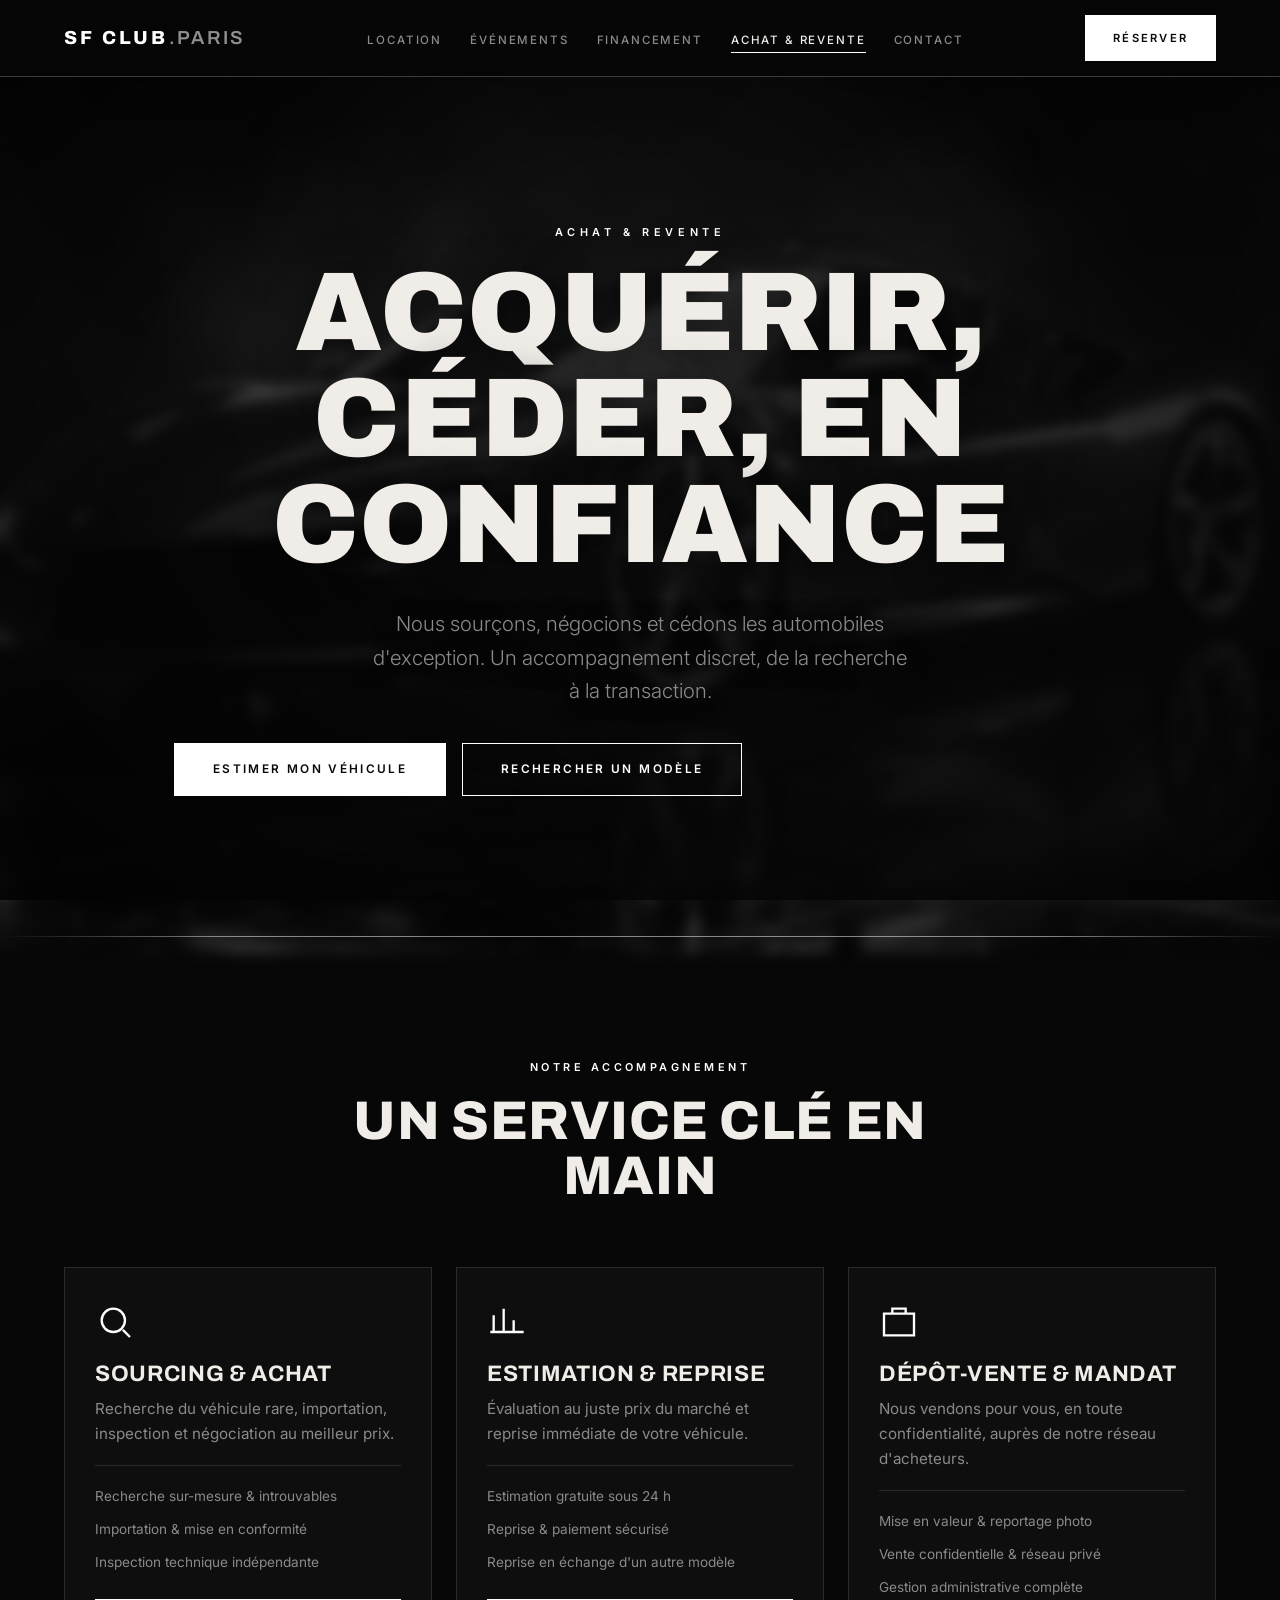
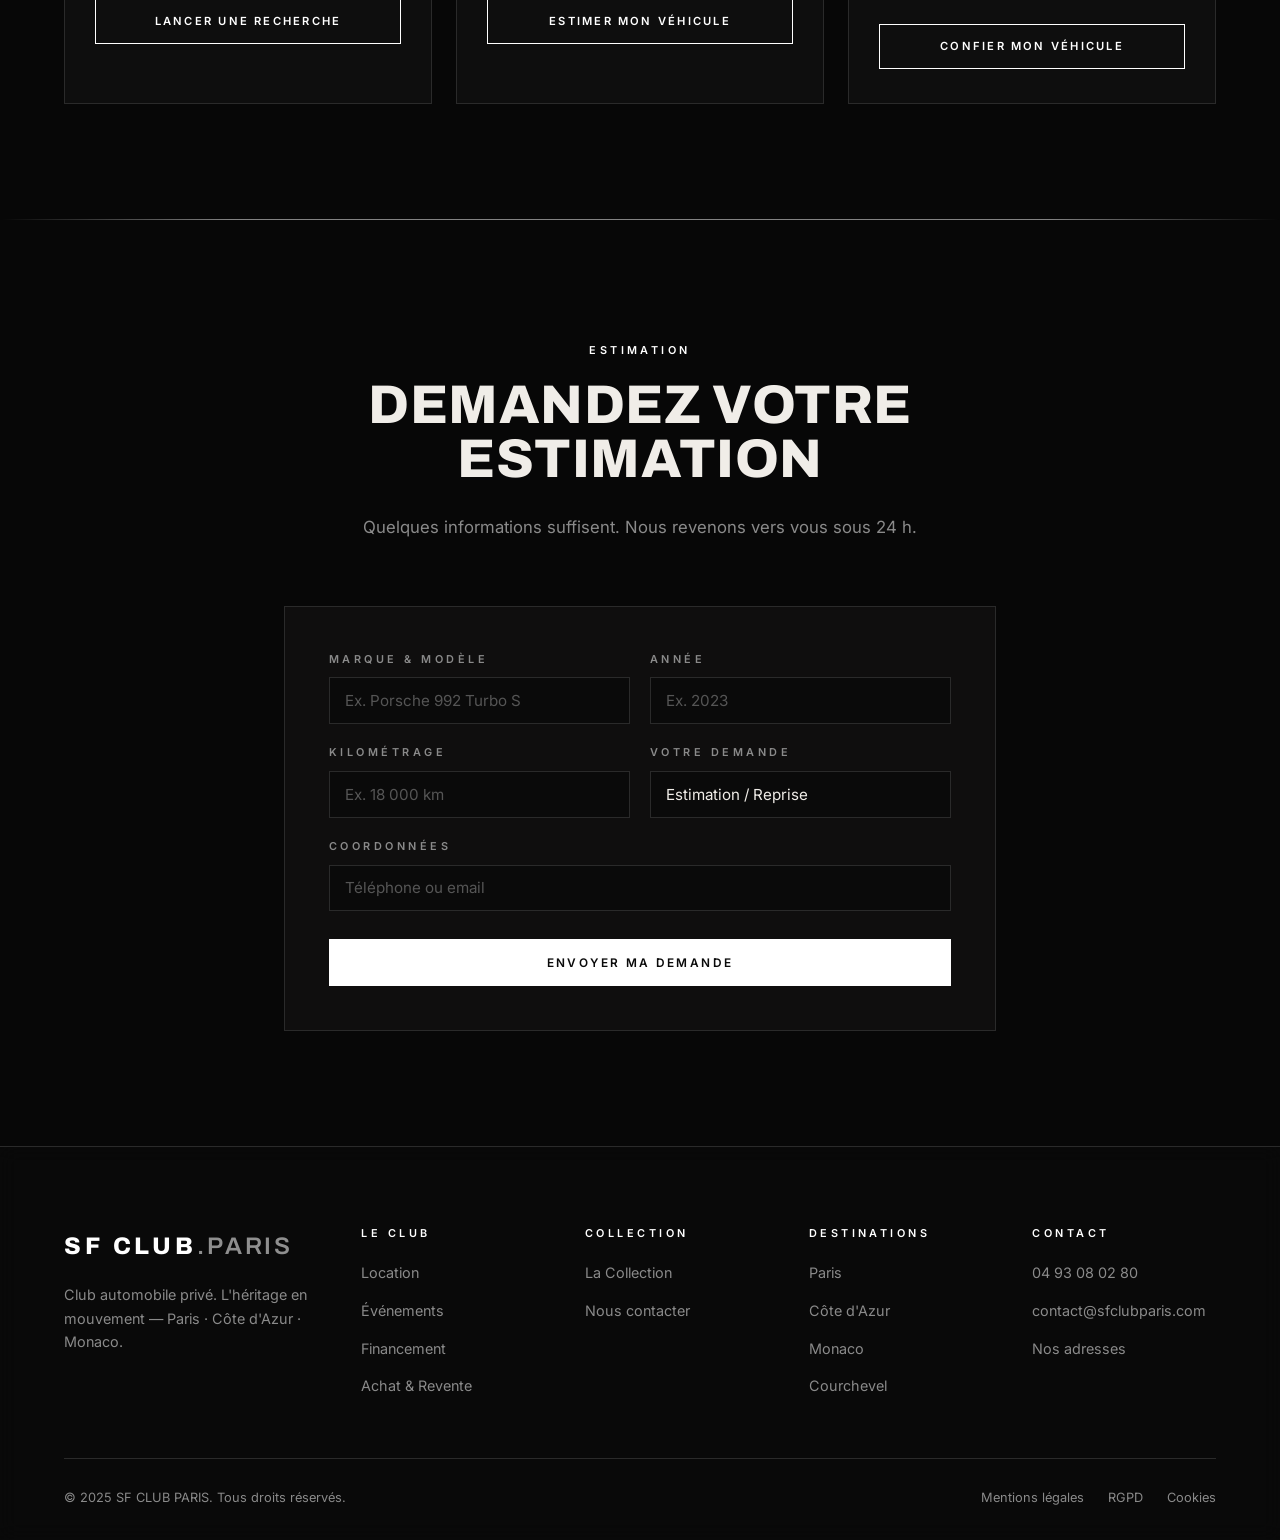
==== achat-revente.html @ bd657e0b "4 sections: Location, Evenements (catalogue), Financement, Achat & Revente + nav Co-Authored-By: Cla" ====
<!DOCTYPE html>
<html lang="fr">
<head>
  <meta charset="UTF-8">
  <meta name="viewport" content="width=device-width, initial-scale=1.0">
  <title>Achat &amp; Revente — SF CLUB PARIS</title>
  <meta name="description" content="Achat et revente de véhicules d'exception SF CLUB PARIS : sourcing, importation, estimation, reprise et dépôt-vente confidentiel pour automobiles de prestige.">
  <meta property="og:title" content="Achat & Revente — SF CLUB PARIS">
  <meta property="og:description" content="Acquérir, céder, en toute confiance. Sourcing, estimation et dépôt-vente.">
  <meta property="og:type" content="website">
  <link rel="icon" href="data:image/svg+xml,%3Csvg xmlns='http://www.w3.org/2000/svg' viewBox='0 0 32 32'%3E%3Crect width='32' height='32' fill='%230A0A0A'/%3E%3Ctext x='16' y='23' font-family='Georgia,serif' font-size='14' font-weight='700' fill='%23FFFFFF' text-anchor='middle'%3ESF%3C/text%3E%3C/svg%3E">
  <link rel="preconnect" href="https://fonts.googleapis.com">
  <link rel="preconnect" href="https://fonts.gstatic.com" crossorigin>
  <link href="https://fonts.googleapis.com/css2?family=Archivo:wght@500;600;700;800;900&family=Inter:wght@300;400;500;600&display=swap" rel="stylesheet">
  <link rel="stylesheet" href="style.css">
</head>
<body>

  <!-- Préloader -->
  <div class="preloader" id="preloader" aria-hidden="true">
    <div class="preloader__inner">
      <div class="preloader__logo">SF&nbsp;CLUB<span>.PARIS</span></div>
      <div class="preloader__line"><span></span></div>
      <div class="preloader__tag">Club Automobile Privé</div>
    </div>
  </div>

  <header class="nav">
    <div class="container nav__inner">
      <a href="index.html" class="logo">SF&nbsp;CLUB<span>.PARIS</span></a>
      <nav>
        <ul class="nav__menu">
          <li><a href="location.html">Location</a></li>
          <li><a href="evenements.html">Événements</a></li>
          <li><a href="financement.html">Financement</a></li>
          <li><a href="achat-revente.html">Achat &amp; Revente</a></li>
          <li><a href="contact.html">Contact</a></li>
        </ul>
      </nav>
      <a href="location.html" class="btn btn--solid nav__cta">Réserver</a>
      <button class="nav__toggle" aria-label="Menu" aria-expanded="false"><span></span></button>
    </div>
  </header>

  <main>

    <section class="hero hero--compact">
      <div class="container hero__inner">
        <span class="eyebrow reveal">Achat &amp; Revente</span>
        <h1 class="reveal" data-delay="1">Acquérir, céder, en confiance</h1>
        <p class="hero__sub reveal" data-delay="2">Nous sourçons, négocions et cédons les automobiles d'exception. Un accompagnement discret, de la recherche à la transaction.</p>
        <div class="btn-row reveal" data-delay="3">
          <a href="contact.html" class="btn btn--solid btn--lg">Estimer mon véhicule</a>
          <a href="contact.html" class="btn btn--lg">Rechercher un modèle</a>
        </div>
      </div>
    </section>
    <hr class="gold-line">

    <!-- ===== SERVICES ===== -->
    <section class="section">
      <div class="container">
        <div class="section-head">
          <span class="eyebrow">Notre accompagnement</span>
          <h2>Un service clé en main</h2>
        </div>
        <div class="grid grid--3">
          <article class="card reveal">
            <div class="card__icon"><svg viewBox="0 0 24 24" fill="none" stroke="currentColor" stroke-width="1.4"><circle cx="11" cy="11" r="7"/><path d="M21 21l-4.3-4.3"/></svg></div>
            <h3>Sourcing &amp; Achat</h3>
            <p style="margin-bottom:1.2rem">Recherche du véhicule rare, importation, inspection et négociation au meilleur prix.</p>
            <ul class="car__specs" style="border-top:1px solid var(--border);margin-bottom:1.6rem">
              <li>Recherche sur-mesure &amp; introuvables</li>
              <li>Importation &amp; mise en conformité</li>
              <li>Inspection technique indépendante</li>
            </ul>
            <a href="contact.html" class="btn btn--block">Lancer une recherche</a>
          </article>

          <article class="card reveal" data-delay="1">
            <div class="card__icon"><svg viewBox="0 0 24 24" fill="none" stroke="currentColor" stroke-width="1.4"><path d="M4 18V8M10 18V4M16 18v-7M22 18H2"/></svg></div>
            <h3>Estimation &amp; Reprise</h3>
            <p style="margin-bottom:1.2rem">Évaluation au juste prix du marché et reprise immédiate de votre véhicule.</p>
            <ul class="car__specs" style="border-top:1px solid var(--border);margin-bottom:1.6rem">
              <li>Estimation gratuite sous 24 h</li>
              <li>Reprise &amp; paiement sécurisé</li>
              <li>Reprise en échange d'un autre modèle</li>
            </ul>
            <a href="contact.html" class="btn btn--block">Estimer mon véhicule</a>
          </article>

          <article class="card reveal" data-delay="2">
            <div class="card__icon"><svg viewBox="0 0 24 24" fill="none" stroke="currentColor" stroke-width="1.4"><path d="M3 7h18v13H3zM8 7V4h8v3"/></svg></div>
            <h3>Dépôt-vente &amp; Mandat</h3>
            <p style="margin-bottom:1.2rem">Nous vendons pour vous, en toute confidentialité, auprès de notre réseau d'acheteurs.</p>
            <ul class="car__specs" style="border-top:1px solid var(--border);margin-bottom:1.6rem">
              <li>Mise en valeur &amp; reportage photo</li>
              <li>Vente confidentielle &amp; réseau privé</li>
              <li>Gestion administrative complète</li>
            </ul>
            <a href="contact.html" class="btn btn--block">Confier mon véhicule</a>
          </article>
        </div>
      </div>
    </section>
    <hr class="gold-line">

    <!-- ===== DEMANDE D'ESTIMATION ===== -->
    <section class="section">
      <div class="container" style="max-width:760px">
        <div class="section-head">
          <span class="eyebrow">Estimation</span>
          <h2>Demandez votre estimation</h2>
          <p>Quelques informations suffisent. Nous revenons vers vous sous 24 h.</p>
        </div>
        <form class="form-card reveal" data-form>
          <div class="form-grid">
            <div class="field">
              <label for="marque">Marque &amp; modèle</label>
              <input type="text" id="marque" placeholder="Ex. Porsche 992 Turbo S" required>
            </div>
            <div class="field">
              <label for="annee">Année</label>
              <input type="number" id="annee" min="1950" max="2026" placeholder="Ex. 2023">
            </div>
            <div class="field">
              <label for="km">Kilométrage</label>
              <input type="text" id="km" placeholder="Ex. 18 000 km">
            </div>
            <div class="field">
              <label for="objet">Votre demande</label>
              <select id="objet">
                <option>Estimation / Reprise</option>
                <option>Dépôt-vente / Mandat</option>
                <option>Recherche / Achat d'un modèle</option>
                <option>Autre</option>
              </select>
            </div>
          </div>
          <div class="field" style="margin-top:20px">
            <label for="coord">Coordonnées</label>
            <input type="text" id="coord" placeholder="Téléphone ou email" required>
          </div>
          <button type="submit" class="btn btn--solid btn--lg btn--block" style="margin-top:8px">Envoyer ma demande</button>
          <div class="form-msg">Merci ! Votre demande a bien été enregistrée. Notre équipe vous recontacte sous 24 h.</div>
        </form>
      </div>
    </section>

  </main>

  <footer class="footer">
    <div class="container">
      <div class="footer__top">
        <div class="footer__brand">
          <a href="index.html" class="logo">SF&nbsp;CLUB<span>.PARIS</span></a>
          <p>Club automobile privé. L'héritage en mouvement — Paris · Côte d'Azur · Monaco.</p>
        </div>
        <div class="footer__col">
          <h4>Le Club</h4>
          <ul>
            <li><a href="location.html">Location</a></li>
            <li><a href="evenements.html">Événements</a></li>
            <li><a href="financement.html">Financement</a></li>
            <li><a href="achat-revente.html">Achat &amp; Revente</a></li>
          </ul>
        </div>
        <div class="footer__col">
          <h4>Collection</h4>
          <ul>
            <li><a href="luxe.html">La Collection</a></li>
            <li><a href="contact.html">Nous contacter</a></li>
          </ul>
        </div>
        <div class="footer__col">
          <h4>Destinations</h4>
          <ul>
            <li><a href="luxe.html">Paris</a></li>
            <li><a href="luxe.html">Côte d'Azur</a></li>
            <li><a href="luxe.html">Monaco</a></li>
            <li><a href="luxe.html">Courchevel</a></li>
          </ul>
        </div>
        <div class="footer__col">
          <h4>Contact</h4>
          <ul>
            <li><a href="tel:0493080280">04 93 08 02 80</a></li>
            <li><a href="mailto:contact@sfclubparis.com">contact@sfclubparis.com</a></li>
            <li><a href="contact.html">Nos adresses</a></li>
          </ul>
        </div>
      </div>
      <div class="footer__bottom">
        <span>© 2025 SF CLUB PARIS. Tous droits réservés.</span>
        <div class="footer__legal">
          <a href="#">Mentions légales</a>
          <a href="#">RGPD</a>
          <a href="#">Cookies</a>
        </div>
      </div>
    </div>
  </footer>

  <script src="script.js"></script>
</body>
</html>
---- style.css ----
/* ============================================================
   SF CLUB PARIS — Feuille de style globale
   Plateforme de location automobile premium
   ============================================================ */

/* ---------- Tokens / Variables ---------- */
:root {
  /* Couleurs */
  --bg:            #0A0A0A;
  --bg-2:          #111111;
  --card:          #161616;
  --gold:          #FFFFFF;   /* Rouge Ferrari — accent principal de la marque */
  --gold-light:    #EDEDED;   /* Rouge clair (survols, dégradés) */
  --text:          #F0EDE8;
  --text-muted:    #8A8A8A;
  --border:        #2A2A2A;
  --white:         #FFFFFF;

  /* Typo */
  --serif:  'Archivo', 'Inter', -apple-system, sans-serif;  /* Grotesque condensé — identité club */
  --sans:   'Inter', -apple-system, BlinkMacSystemFont, 'Segoe UI', sans-serif;

  /* Mesures */
  --maxw:      1200px;
  --radius:    2px;
  --gutter:    24px;
  --nav-h:     76px;
  --ease:      cubic-bezier(0.22, 0.61, 0.36, 1);
}

/* ---------- Reset ---------- */
*,
*::before,
*::after { box-sizing: border-box; }

html { scroll-behavior: smooth; -webkit-text-size-adjust: 100%; }

body {
  margin: 0;
  background: var(--bg);
  color: var(--text);
  font-family: var(--sans);
  font-size: 16px;
  font-weight: 400;
  line-height: 1.65;
  -webkit-font-smoothing: antialiased;
  text-rendering: optimizeLegibility;
}

img { max-width: 100%; display: block; }

a { color: inherit; text-decoration: none; }

button { font-family: inherit; cursor: pointer; }

/* ---------- Typographie ---------- */
h1, h2, h3, h4 {
  font-family: var(--serif);
  font-weight: 600;
  letter-spacing: 0.05em;
  line-height: 1.18;
  margin: 0 0 0.5em;
  color: var(--text);
}

h1 { font-size: clamp(2.4rem, 5.5vw, 4.1rem); font-weight: 600; }
h2 { font-size: clamp(1.8rem, 3.5vw, 2.7rem); }
h3 { font-size: clamp(1.2rem, 2vw, 1.5rem); }
h4 { font-size: 1.05rem; }

p { margin: 0 0 1rem; }

.muted { color: var(--text-muted); }
.gold  { color: var(--gold); }

.eyebrow {
  font-family: var(--sans);
  font-size: 0.74rem;
  font-weight: 500;
  letter-spacing: 0.28em;
  text-transform: uppercase;
  color: var(--gold);
  display: inline-block;
  margin-bottom: 1.1rem;
}

/* ---------- Layout helpers ---------- */
.container {
  width: 100%;
  max-width: var(--maxw);
  margin: 0 auto;
  padding: 0 var(--gutter);
}

.section {
  padding: clamp(64px, 9vw, 120px) 0;
}

.section--tight { padding: clamp(48px, 6vw, 80px) 0; }

.section-head {
  max-width: 720px;
  margin: 0 auto clamp(40px, 6vw, 64px);
  text-align: center;
}
.section-head p { color: var(--text-muted); font-size: 1.05rem; }

.center { text-align: center; }

/* ---------- Ligne dorée séparateur ---------- */
.gold-line {
  width: 100%;
  height: 1px;
  border: 0;
  background: linear-gradient(90deg,
    transparent 0%,
    var(--gold) 18%,
    var(--gold) 82%,
    transparent 100%);
  opacity: 0.55;
  margin: 0;
}
.gold-line--short {
  width: 64px;
  height: 2px;
  margin: 0 auto 1.6rem;
  background: var(--gold);
  opacity: 0.9;
}

/* ---------- Boutons ---------- */
.btn {
  display: inline-flex;
  align-items: center;
  justify-content: center;
  gap: 0.5em;
  padding: 0.9em 1.9em;
  font-family: var(--sans);
  font-size: 0.82rem;
  font-weight: 500;
  letter-spacing: 0.14em;
  text-transform: uppercase;
  border: 1px solid var(--gold);
  border-radius: var(--radius);
  background: transparent;
  color: var(--gold);
  transition: background .35s var(--ease), color .35s var(--ease),
              border-color .35s var(--ease);
  white-space: nowrap;
}
.btn:hover { background: var(--gold); color: #0A0A0A; }

.btn--solid {
  background: var(--gold);
  color: #0A0A0A;
}
.btn--solid:hover { background: var(--gold-light); border-color: var(--gold-light); }

.btn--ghost {
  border-color: var(--border);
  color: var(--text);
}
.btn--ghost:hover { border-color: var(--gold); background: transparent; color: var(--gold); }

.btn--lg { padding: 1.1em 2.5em; font-size: 0.85rem; }
.btn--block { width: 100%; }

.btn-row {
  display: flex;
  flex-wrap: wrap;
  gap: 16px;
}

/* ---------- Navigation ---------- */
.nav {
  position: sticky;
  top: 0;
  z-index: 100;
  background: rgba(10,10,10,0.86);
  backdrop-filter: blur(14px);
  border-bottom: 1px solid var(--border);
}
.nav__inner {
  height: var(--nav-h);
  display: flex;
  align-items: center;
  justify-content: space-between;
  gap: 24px;
}
.logo {
  font-family: var(--serif);
  font-size: 1.4rem;
  font-weight: 600;
  letter-spacing: 0.12em;
  color: var(--text);
  flex-shrink: 0;
}
.logo span { color: var(--gold); }

.nav__menu {
  display: flex;
  align-items: center;
  gap: 28px;
  list-style: none;
  margin: 0;
  padding: 0;
}
.nav__menu a {
  font-size: 0.82rem;
  letter-spacing: 0.04em;
  color: var(--text-muted);
  transition: color .3s var(--ease);
  position: relative;
  padding: 4px 0;
}
.nav__menu a::after {
  content: '';
  position: absolute;
  left: 0; bottom: -2px;
  width: 0; height: 1px;
  background: var(--gold);
  transition: width .3s var(--ease);
}
.nav__menu a:hover,
.nav__menu a.is-active { color: var(--text); }
.nav__menu a:hover::after,
.nav__menu a.is-active::after { width: 100%; }

.nav__cta { flex-shrink: 0; }

.nav__toggle {
  display: none;
  background: none;
  border: 0;
  width: 40px; height: 40px;
  padding: 8px;
  color: var(--text);
}
.nav__toggle span,
.nav__toggle span::before,
.nav__toggle span::after {
  content: '';
  display: block;
  height: 1.5px;
  width: 24px;
  background: var(--text);
  transition: transform .3s var(--ease), opacity .3s var(--ease);
}
.nav__toggle span { position: relative; }
.nav__toggle span::before { position: absolute; top: -7px; }
.nav__toggle span::after  { position: absolute; top: 7px; }
.nav.is-open .nav__toggle span { background: transparent; }
.nav.is-open .nav__toggle span::before { transform: translateY(7px) rotate(45deg); }
.nav.is-open .nav__toggle span::after  { transform: translateY(-7px) rotate(-45deg); }

/* ---------- Hero ---------- */
.hero {
  position: relative;
  display: flex;
  align-items: center;
  min-height: calc(100vh - var(--nav-h));
  padding: clamp(60px, 10vw, 120px) 0;
  background:
    radial-gradient(ellipse 80% 60% at 50% -10%, rgba(255,255,255,0.08), transparent 60%),
    var(--bg);
  overflow: hidden;
}
.hero--compact {
  min-height: 0;
  padding: clamp(70px, 11vw, 140px) 0;
  text-align: center;
}
.hero__inner { max-width: 820px; }
.hero--compact .hero__inner { margin: 0 auto; }
.hero h1 { margin-bottom: 0.4em; }
.hero__sub {
  font-size: clamp(1.02rem, 1.6vw, 1.22rem);
  color: var(--text-muted);
  max-width: 620px;
  margin-bottom: 2.2rem;
}
.hero--compact .hero__sub { margin-left: auto; margin-right: auto; }

.badge {
  display: inline-flex;
  align-items: center;
  gap: 0.5em;
  padding: 0.45em 1em;
  border: 1px solid var(--gold);
  border-radius: 100px;
  font-size: 0.7rem;
  letter-spacing: 0.18em;
  text-transform: uppercase;
  color: var(--gold);
  margin-bottom: 1.6rem;
}
.badge--soft {
  border-color: var(--border);
  color: var(--text-muted);
}

/* ---------- Stats ---------- */
.stats {
  display: grid;
  grid-template-columns: repeat(4, 1fr);
  gap: 1px;
  background: var(--border);
  border: 1px solid var(--border);
}
.stat {
  background: var(--bg);
  padding: 40px 24px;
  text-align: center;
}
.stat__num {
  font-family: var(--serif);
  font-size: clamp(2.2rem, 4vw, 3rem);
  color: var(--gold);
  line-height: 1;
  margin-bottom: 0.4rem;
}
.stat__label {
  font-size: 0.82rem;
  color: var(--text-muted);
  letter-spacing: 0.04em;
}

/* ---------- Steps ---------- */
.steps {
  display: grid;
  grid-template-columns: repeat(3, 1fr);
  gap: 40px;
}
.step { text-align: center; }
.step__icon {
  width: 56px; height: 56px;
  margin: 0 auto 1.4rem;
  color: var(--gold);
}
.step__icon svg { width: 100%; height: 100%; }
.step__n {
  font-family: var(--serif);
  font-size: 0.8rem;
  letter-spacing: 0.2em;
  color: var(--gold);
  display: block;
  margin-bottom: 0.6rem;
}

/* ---------- Cards génériques ---------- */
.grid {
  display: grid;
  gap: 24px;
}
.grid--2 { grid-template-columns: repeat(2, 1fr); }
.grid--3 { grid-template-columns: repeat(3, 1fr); }
.grid--4 { grid-template-columns: repeat(4, 1fr); }

.card {
  background: var(--card);
  border: 1px solid var(--border);
  border-radius: var(--radius);
  padding: 34px 30px;
  transition: border-color .4s var(--ease), transform .4s var(--ease);
}
.card:hover {
  border-color: rgba(255,255,255,0.55);
  transform: translateY(-3px);
}
.card__icon {
  width: 40px; height: 40px;
  color: var(--gold);
  margin-bottom: 1.2rem;
}
.card__icon svg { width: 100%; height: 100%; }
.card h3 { margin-bottom: 0.5rem; }
.card p { color: var(--text-muted); font-size: 0.95rem; margin: 0; }

/* Pilier card avec numéro */
.pillar__n {
  font-family: var(--serif);
  font-size: 0.78rem;
  letter-spacing: 0.2em;
  color: var(--gold);
  display: block;
  margin-bottom: 1rem;
}

/* ---------- Feature founder ---------- */
.founder {
  background: var(--bg-2);
  border: 1px solid var(--border);
  border-radius: var(--radius);
  padding: clamp(40px, 6vw, 72px);
  display: grid;
  grid-template-columns: 1fr 1fr;
  gap: 48px;
  align-items: center;
}
.founder__logo {
  font-family: var(--serif);
  font-size: clamp(1.8rem, 3vw, 2.4rem);
  letter-spacing: 0.06em;
  margin-bottom: 0.6rem;
}
.founder__logo small {
  display: block;
  font-family: var(--sans);
  font-size: 0.72rem;
  letter-spacing: 0.26em;
  text-transform: uppercase;
  color: var(--gold);
  margin-top: 0.5rem;
}
.founder ul {
  list-style: none;
  margin: 0 0 1.8rem;
  padding: 0;
}
.founder li {
  padding: 0.6rem 0;
  border-bottom: 1px solid var(--border);
  color: var(--text-muted);
  font-size: 0.95rem;
  display: flex;
  justify-content: space-between;
  gap: 16px;
}
.founder li span { color: var(--text); }

/* ---------- Arguments / why ---------- */
.why { display: grid; grid-template-columns: repeat(3,1fr); gap: 40px; }
.why__item { text-align: left; }
.why__item h3 { font-size: 1.25rem; }
.why__num {
  font-family: var(--serif);
  font-size: 2.4rem;
  color: var(--border);
  display: block;
  margin-bottom: 0.6rem;
  line-height: 1;
}

/* ---------- Forms ---------- */
.form-card {
  background: var(--card);
  border: 1px solid var(--border);
  border-radius: var(--radius);
  padding: clamp(28px, 4vw, 44px);
}
.field { margin-bottom: 20px; }
.field label {
  display: block;
  font-size: 0.74rem;
  letter-spacing: 0.14em;
  text-transform: uppercase;
  color: var(--text-muted);
  margin-bottom: 0.55rem;
}
.input,
.field input,
.field select,
.field textarea {
  width: 100%;
  background: var(--bg);
  border: 1px solid var(--border);
  border-radius: var(--radius);
  color: var(--text);
  font-family: var(--sans);
  font-size: 0.95rem;
  padding: 0.85em 1em;
  transition: border-color .3s var(--ease);
}
.field input:focus,
.field select:focus,
.field textarea:focus {
  outline: none;
  border-color: var(--gold);
}
.field textarea { resize: vertical; min-height: 130px; }
.field input::placeholder,
.field textarea::placeholder { color: #555; }

.input-icon {
  position: relative;
}
.input-icon svg {
  position: absolute;
  left: 14px; top: 50%;
  transform: translateY(-50%);
  width: 18px; height: 18px;
  color: var(--gold);
  pointer-events: none;
}
.input-icon input { padding-left: 44px; }

.form-grid {
  display: grid;
  grid-template-columns: repeat(2, 1fr);
  gap: 20px;
}
.form-grid .field { margin-bottom: 0; }
.form-grid--search {
  grid-template-columns: 1.4fr 1fr 1fr 1fr auto;
  align-items: end;
}

.checkbox {
  display: flex;
  align-items: flex-start;
  gap: 12px;
  font-size: 0.85rem;
  color: var(--text-muted);
}
.checkbox input { width: auto; margin-top: 3px; accent-color: var(--gold); }

select {
  appearance: none;
  background-image: url("data:image/svg+xml,%3Csvg xmlns='http://www.w3.org/2000/svg' width='12' height='8' viewBox='0 0 12 8'%3E%3Cpath fill='%23E10600' d='M6 8L0 0h12z'/%3E%3C/svg%3E");
  background-repeat: no-repeat;
  background-position: right 16px center;
  padding-right: 40px;
}

.form-note {
  font-size: 0.8rem;
  color: var(--text-muted);
  margin-top: 1.2rem;
}

.form-msg {
  display: none;
  margin-top: 1.2rem;
  padding: 1em 1.2em;
  border: 1px solid var(--gold);
  border-radius: var(--radius);
  color: var(--gold-light);
  font-size: 0.9rem;
  background: rgba(255,255,255,0.06);
}
.form-msg.is-visible { display: block; }

/* ---------- Filtres (barre) ---------- */
.filters {
  display: flex;
  flex-wrap: wrap;
  gap: 28px 40px;
  padding: 28px 0;
  border-top: 1px solid var(--border);
  border-bottom: 1px solid var(--border);
}
.filter-group { display: flex; flex-direction: column; gap: 12px; }
.filter-group__label {
  font-size: 0.68rem;
  letter-spacing: 0.2em;
  text-transform: uppercase;
  color: var(--gold);
}
.filter-chips { display: flex; flex-wrap: wrap; gap: 10px; }
.chip {
  background: transparent;
  border: 1px solid var(--border);
  border-radius: 100px;
  color: var(--text-muted);
  font-size: 0.8rem;
  letter-spacing: 0.04em;
  padding: 0.5em 1.1em;
  transition: all .3s var(--ease);
}
.chip:hover { border-color: var(--gold); color: var(--text); }
.chip.is-active {
  background: var(--gold);
  border-color: var(--gold);
  color: #0A0A0A;
}

/* ---------- Loueur cards (marketplace) ---------- */
.renter {
  background: var(--card);
  border: 1px solid var(--border);
  border-radius: var(--radius);
  padding: 34px 32px;
  transition: border-color .4s var(--ease), transform .4s var(--ease);
}
.renter:hover { border-color: rgba(255,255,255,0.5); transform: translateY(-3px); }
.renter--featured {
  border: 2px solid var(--gold);
  background: linear-gradient(180deg, rgba(255,255,255,0.05), transparent 40%), var(--card);
}
.renter__head {
  display: flex;
  align-items: baseline;
  justify-content: space-between;
  gap: 16px;
  margin-bottom: 0.4rem;
}
.renter__zones { color: var(--gold); font-size: 0.85rem; letter-spacing: 0.04em; }
.renter dl {
  margin: 1.4rem 0;
  display: grid;
  grid-template-columns: auto 1fr;
  gap: 0.55rem 1.2rem;
  font-size: 0.9rem;
}
.renter dt { color: var(--text-muted); }
.renter dd { margin: 0; text-align: right; color: var(--text); }

/* ---------- Étoiles ---------- */
.stars { color: var(--gold); letter-spacing: 2px; font-size: 0.95rem; }
.stars small { color: var(--text-muted); letter-spacing: 0; margin-left: 6px; }

/* ---------- Véhicule cards (luxe / comparateur) ---------- */
.cars {
  display: grid;
  grid-template-columns: repeat(3, 1fr);
  gap: 24px;
}
.car {
  background: var(--card);
  border: 1px solid var(--border);
  border-radius: var(--radius);
  padding: 28px 26px;
  display: flex;
  flex-direction: column;
  transition: border-color .4s var(--ease), transform .4s var(--ease);
}
.car:hover { border-color: rgba(255,255,255,0.55); transform: translateY(-3px); }
.car__cat {
  align-self: flex-start;
  font-size: 0.62rem;
  letter-spacing: 0.16em;
  text-transform: uppercase;
  color: var(--gold);
  border: 1px solid var(--border);
  border-radius: 100px;
  padding: 0.35em 0.85em;
  margin-bottom: 1.1rem;
}
.car h3 { font-size: 1.28rem; margin-bottom: 0.7rem; min-height: 2.6em; }
.car__price {
  font-size: 0.9rem;
  color: var(--text-muted);
  margin-bottom: 1.2rem;
}
.car__price b {
  display: block;
  font-family: var(--serif);
  font-size: 1.5rem;
  font-weight: 600;
  color: var(--text);
}
.car__specs {
  list-style: none;
  margin: 0 0 1.6rem;
  padding: 1.2rem 0 0;
  border-top: 1px solid var(--border);
  display: grid;
  gap: 0.55rem;
  font-size: 0.85rem;
  color: var(--text-muted);
}
.car__specs li { display: flex; align-items: center; gap: 0.6rem; }
.car__specs svg { width: 15px; height: 15px; color: var(--gold); flex-shrink: 0; }
.car .btn { margin-top: auto; }

.results-count {
  font-size: 0.85rem;
  color: var(--text-muted);
  letter-spacing: 0.04em;
  margin-bottom: 28px;
}

/* ---------- Infographie mutualisation ---------- */
.flow {
  display: grid;
  grid-template-columns: repeat(3, 1fr);
  gap: 0;
  border: 1px solid var(--border);
  border-radius: var(--radius);
  overflow: hidden;
}
.flow__step {
  padding: 40px 32px;
  border-right: 1px solid var(--border);
  position: relative;
}
.flow__step:last-child { border-right: 0; }
.flow__n {
  font-family: var(--serif);
  font-size: 2.6rem;
  color: var(--gold);
  line-height: 1;
  margin-bottom: 1rem;
}

.concept {
  display: grid;
  grid-template-columns: repeat(3, 1fr);
  gap: 24px;
}
.concept__item {
  border-left: 1px solid var(--gold);
  padding-left: 24px;
}
.concept__item h4 {
  font-family: var(--sans);
  font-size: 0.72rem;
  letter-spacing: 0.2em;
  text-transform: uppercase;
  color: var(--gold);
  margin-bottom: 0.7rem;
}

/* ---------- Simulateur ---------- */
.sim {
  display: grid;
  grid-template-columns: 1.2fr 1fr;
  gap: 0;
  background: var(--card);
  border: 1px solid var(--border);
  border-radius: var(--radius);
  overflow: hidden;
}
.sim__controls { padding: clamp(28px, 4vw, 44px); }
.sim__result {
  padding: clamp(28px, 4vw, 44px);
  background: var(--bg-2);
  border-left: 1px solid var(--border);
  display: flex;
  flex-direction: column;
  justify-content: center;
  text-align: center;
}
.slider { margin-bottom: 30px; }
.slider__top {
  display: flex;
  justify-content: space-between;
  align-items: baseline;
  margin-bottom: 0.7rem;
}
.slider__top label {
  font-size: 0.74rem;
  letter-spacing: 0.14em;
  text-transform: uppercase;
  color: var(--text-muted);
}
.slider__val { color: var(--gold); font-weight: 500; font-size: 0.95rem; }
.slider input[type="range"] {
  -webkit-appearance: none;
  appearance: none;
  width: 100%;
  height: 2px;
  background: var(--border);
  outline: none;
}
.slider input[type="range"]::-webkit-slider-thumb {
  -webkit-appearance: none;
  appearance: none;
  width: 18px; height: 18px;
  border-radius: 50%;
  background: var(--gold);
  cursor: pointer;
  border: 3px solid var(--bg);
  box-shadow: 0 0 0 1px var(--gold);
}
.slider input[type="range"]::-moz-range-thumb {
  width: 18px; height: 18px;
  border-radius: 50%;
  background: var(--gold);
  cursor: pointer;
  border: 3px solid var(--bg);
}
.sim__amount {
  font-family: var(--serif);
  font-size: clamp(2.6rem, 6vw, 3.6rem);
  color: var(--gold);
  line-height: 1;
  margin: 0.4rem 0;
}
.sim__amount small { font-size: 1rem; color: var(--text-muted); }

/* ---------- Contact split ---------- */
.contact-grid {
  display: grid;
  grid-template-columns: 0.85fr 1.15fr;
  gap: 56px;
}
.contact-info dl { margin: 0; }
.contact-info dt {
  font-size: 0.7rem;
  letter-spacing: 0.18em;
  text-transform: uppercase;
  color: var(--gold);
  margin: 1.6rem 0 0.4rem;
}
.contact-info dd {
  margin: 0;
  color: var(--text-muted);
  font-size: 0.96rem;
}
.contact-info dd a:hover { color: var(--gold); }

/* ---------- CTA band ---------- */
.cta-band {
  background:
    radial-gradient(ellipse 70% 120% at 50% 0%, rgba(255,255,255,0.08), transparent 60%),
    var(--bg-2);
  border-top: 1px solid var(--border);
  border-bottom: 1px solid var(--border);
  text-align: center;
}

/* ---------- Footer ---------- */
.footer {
  background: var(--bg-2);
  border-top: 1px solid var(--border);
  padding: clamp(56px, 7vw, 80px) 0 32px;
}
.footer__top {
  display: grid;
  grid-template-columns: 1.4fr repeat(4, 1fr);
  gap: 40px;
  margin-bottom: 48px;
}
.footer__brand .logo { font-size: 1.5rem; margin-bottom: 1rem; display: inline-block; }
.footer__brand p { color: var(--text-muted); font-size: 0.9rem; max-width: 260px; }
.footer__col h4 {
  font-family: var(--sans);
  font-size: 0.72rem;
  letter-spacing: 0.18em;
  text-transform: uppercase;
  color: var(--gold);
  margin-bottom: 1.2rem;
}
.footer__col ul { list-style: none; margin: 0; padding: 0; }
.footer__col li { margin-bottom: 0.7rem; }
.footer__col a {
  color: var(--text-muted);
  font-size: 0.9rem;
  transition: color .3s var(--ease);
}
.footer__col a:hover { color: var(--text); }
.footer__bottom {
  border-top: 1px solid var(--border);
  padding-top: 28px;
  display: flex;
  flex-wrap: wrap;
  justify-content: space-between;
  gap: 16px;
  font-size: 0.8rem;
  color: var(--text-muted);
}
.footer__bottom a { color: var(--text-muted); }
.footer__bottom a:hover { color: var(--gold); }
.footer__legal { display: flex; flex-wrap: wrap; gap: 24px; }

/* ---------- Animations scroll ---------- */
.reveal {
  opacity: 0;
  transform: translateY(28px);
  transition: opacity .8s var(--ease), transform .8s var(--ease);
}
.reveal.is-visible { opacity: 1; transform: none; }
.reveal[data-delay="1"] { transition-delay: .08s; }
.reveal[data-delay="2"] { transition-delay: .16s; }
.reveal[data-delay="3"] { transition-delay: .24s; }

@media (prefers-reduced-motion: reduce) {
  .reveal { opacity: 1; transform: none; transition: none; }
  html { scroll-behavior: auto; }
  .preloader__logo,
  .preloader__line span,
  .preloader__tag { animation: none; opacity: 1; }
  .preloader__line span { width: 100%; }
  .hero::before { animation: none; }
}

/* ---------- Utilities ---------- */
.mt-0 { margin-top: 0; }
.mb-0 { margin-bottom: 0; }
.is-hidden { display: none !important; }

/* ============================================================
   RESPONSIVE
   ============================================================ */
@media (max-width: 1200px) {
  .footer__top { grid-template-columns: 1fr 1fr 1fr; }
  .footer__brand { grid-column: 1 / -1; }
}

@media (max-width: 1024px) {
  .form-grid--search { grid-template-columns: 1fr 1fr; }
  .form-grid--search .btn { grid-column: 1 / -1; width: 100%; }
}

@media (max-width: 900px) {
  .grid--4 { grid-template-columns: repeat(2, 1fr); }
  .stats   { grid-template-columns: repeat(2, 1fr); }
  .founder { grid-template-columns: 1fr; gap: 32px; }
  .sim     { grid-template-columns: 1fr; }
  .sim__result { border-left: 0; border-top: 1px solid var(--border); }
  .contact-grid { grid-template-columns: 1fr; gap: 40px; }
  .cars { grid-template-columns: repeat(2, 1fr); }
}

@media (max-width: 768px) {
  :root { --gutter: 18px; }

  .nav__menu,
  .nav__cta { display: none; }
  .nav__toggle { display: block; }

  .nav.is-open .nav__menu {
    display: flex;
    position: absolute;
    top: var(--nav-h);
    left: 0; right: 0;
    flex-direction: column;
    align-items: flex-start;
    gap: 0;
    background: var(--bg);
    border-bottom: 1px solid var(--border);
    padding: 8px var(--gutter) 20px;
  }
  .nav.is-open .nav__menu a {
    padding: 14px 0;
    width: 100%;
    border-bottom: 1px solid var(--border);
    color: var(--text);
  }
  .nav.is-open .nav__cta {
    display: block;
    position: absolute;
    top: calc(var(--nav-h) + 100%);
  }

  .steps,
  .grid--3,
  .why,
  .concept,
  .flow { grid-template-columns: 1fr; }

  .flow__step { border-right: 0; border-bottom: 1px solid var(--border); }
  .flow__step:last-child { border-bottom: 0; }

  .renter dl { grid-template-columns: 1fr; gap: 0.3rem; }
  .renter dd { text-align: left; color: var(--gold); }

  .form-grid { grid-template-columns: 1fr; }
}

@media (max-width: 560px) {
  .grid--4,
  .stats,
  .cars { grid-template-columns: 1fr; }
  .btn-row .btn { width: 100%; }
  .footer__top { grid-template-columns: 1fr 1fr; }
}

/* ============================================================
   PRÉLOADER & MOUVEMENT
   ============================================================ */
body.is-loading { overflow: hidden; }

.preloader {
  position: fixed;
  inset: 0;
  z-index: 9999;
  display: flex;
  align-items: center;
  justify-content: center;
  background: var(--bg);
  transition: opacity .9s var(--ease), visibility .9s var(--ease);
}
.preloader.is-done {
  opacity: 0;
  visibility: hidden;
  pointer-events: none;
}
.preloader__inner { text-align: center; padding: 0 24px; }
.preloader__logo {
  font-family: var(--serif);
  font-size: clamp(2.2rem, 6vw, 3.6rem);
  font-weight: 600;
  letter-spacing: 0.14em;
  color: var(--text);
  opacity: 0;
  animation: pl-fade-up 1s var(--ease) forwards .15s;
}
.preloader__logo span { color: var(--gold); }
.preloader__line {
  width: min(260px, 60vw);
  height: 1px;
  margin: 22px auto 18px;
  background: var(--border);
  overflow: hidden;
}
.preloader__line span {
  display: block;
  height: 100%;
  width: 0;
  background: linear-gradient(90deg, var(--gold), var(--gold-light));
  animation: pl-line 1.6s var(--ease) forwards .35s;
}
.preloader__tag {
  font-size: 0.7rem;
  letter-spacing: 0.32em;
  text-transform: uppercase;
  color: var(--text-muted);
  opacity: 0;
  animation: pl-fade 1s var(--ease) forwards .85s;
}
@keyframes pl-fade-up { from { opacity: 0; transform: translateY(16px); } to { opacity: 1; transform: none; } }
@keyframes pl-fade   { to { opacity: 1; } }
@keyframes pl-line   { to { width: 100%; } }

/* Nav : état renforcé au scroll */
.nav { transition: background .4s var(--ease), box-shadow .4s var(--ease); }
.nav--scrolled { background: rgba(10,10,10,0.97); box-shadow: 0 1px 0 rgba(255,255,255,0.14); }

/* Halo doré flottant dans le hero */
.hero { isolation: isolate; }
.hero::before {
  content: '';
  position: absolute;
  top: -32%;
  left: 50%;
  width: 90vw;
  max-width: 1100px;
  aspect-ratio: 1 / 1;
  transform: translateX(-50%);
  background: radial-gradient(circle, rgba(255,255,255,0.12), transparent 60%);
  animation: hero-float 16s ease-in-out infinite;
  pointer-events: none;
  z-index: -1;
}
@keyframes hero-float {
  0%, 100% { transform: translateX(-50%) translateY(0) scale(1); opacity: .85; }
  50%      { transform: translateX(-50%) translateY(28px) scale(1.07); opacity: 1; }
}

/* Variantes de reveal (mouvement latéral) */
.reveal--left  { transform: translateX(-32px); }
.reveal--right { transform: translateX(32px); }
.reveal--left.is-visible,
.reveal--right.is-visible { transform: none; }

.car, .card, .renter { will-change: transform; }

/* Préloader : ignoré après la 1re visite de la session */
.preloader.is-skipped { display: none; }

/* Transitions entre pages */
main { animation: page-in .7s var(--ease) both; }
@keyframes page-in { from { opacity: 0; transform: translateY(10px); } to { opacity: 1; transform: none; } }
body.page-leaving { opacity: 0; transition: opacity .35s var(--ease); }

/* Survol raffiné des cartes véhicule */
.car { position: relative; overflow: hidden; }
.car::after {
  content: '';
  position: absolute;
  top: 0; left: 0;
  height: 2px; width: 0;
  background: linear-gradient(90deg, var(--gold), var(--gold-light));
  transition: width .45s var(--ease);
}
.car:hover::after { width: 100%; }
.car:hover { transform: translateY(-6px); border-color: rgba(255,255,255,0.6); }
.car h3 { transition: color .35s var(--ease); }
.car:hover h3 { color: var(--gold-light); }
.car__cat { transition: border-color .35s var(--ease), color .35s var(--ease); }
.car:hover .car__cat { border-color: var(--gold); }

@media (prefers-reduced-motion: reduce) {
  main { animation: none; }
  body.page-leaving { opacity: 1; transition: none; }
}

/* ============================================================
   PORTE D'ENTRÉE (gate cinématographique — index)
   ============================================================ */
.gate { position: fixed; inset: 0; z-index: 10000; overflow: hidden; }
.gate.is-removed { display: none; }

.gate__door {
  position: absolute;
  top: 0; bottom: 0;
  width: 50.5%;
  background: linear-gradient(180deg, #101010 0%, #070707 100%);
  transition: transform 1.35s cubic-bezier(.76, 0, .24, 1);
  z-index: 2;
}
.gate__door--left  { left: 0;  border-right: 1px solid rgba(255,255,255,.45); }
.gate__door--right { right: 0; border-left:  1px solid rgba(255,255,255,.45); }
.gate.is-open .gate__door--left  { transform: translateX(-100%); }
.gate.is-open .gate__door--right { transform: translateX(100%); }

.gate__content {
  position: absolute;
  inset: 0;
  z-index: 3;
  display: flex;
  flex-direction: column;
  align-items: center;
  justify-content: center;
  text-align: center;
  padding: 0 24px;
  transition: opacity .55s var(--ease), transform .55s var(--ease);
}
.gate__content::before {
  content: '';
  position: absolute;
  width: min(900px, 90vw); aspect-ratio: 1/1;
  background: radial-gradient(circle, rgba(255,255,255,.12), transparent 62%);
  z-index: -1;
  animation: hero-float 14s ease-in-out infinite;
}
.gate.is-open .gate__content { opacity: 0; transform: scale(1.05); pointer-events: none; }

.gate__eyebrow {
  font-size: .7rem; letter-spacing: .34em; text-transform: uppercase;
  color: var(--gold); opacity: 0;
  animation: pl-fade-up .9s var(--ease) forwards .25s;
}
.gate__logo {
  font-family: var(--serif);
  font-size: clamp(2.6rem, 9vw, 5.4rem);
  font-weight: 600; letter-spacing: .12em; line-height: 1;
  margin: .35rem 0 .2rem; color: var(--text); opacity: 0;
  animation: pl-fade-up 1s var(--ease) forwards .4s;
}
.gate__logo span { color: var(--gold); }

.gate__car {
  width: min(820px, 94vw);
  margin: 1rem auto 1.4rem;
  opacity: 0;
  animation: car-enter 1.4s var(--ease) forwards .55s;
}
.gate__car svg { width: 100%; height: auto; display: block; animation: car-bob 5s ease-in-out infinite 2s; }

.gate__tag {
  color: var(--text-muted); font-size: 1rem; max-width: 460px;
  opacity: 0; animation: pl-fade-up 1s var(--ease) forwards .8s;
}
.gate__btn {
  margin-top: 1.8rem; opacity: 0;
  animation: pl-fade-up 1s var(--ease) forwards 1s, btn-pulse 2.6s ease-in-out infinite 2s;
}
.gate__hint {
  margin-top: 1rem; font-size: .72rem; letter-spacing: .2em; text-transform: uppercase;
  color: #6a6a6a; opacity: 0; animation: pl-fade-up 1s var(--ease) forwards 1.2s;
}

/* éléments animés du véhicule */
.car-headlight { animation: glow 2.8s ease-in-out infinite; transform-origin: center; }
.car-speed { animation: speed 2.6s ease-in-out infinite; }
.car-gleam { animation: gleam 5.5s ease-in-out infinite 2.4s; }

@keyframes car-enter { from { opacity: 0; transform: translateX(-70px); } to { opacity: 1; transform: none; } }
@keyframes car-bob   { 0%,100% { transform: translateY(0); } 50% { transform: translateY(-9px); } }
@keyframes glow      { 0%,100% { opacity: .45; } 50% { opacity: 1; } }
@keyframes speed     { 0% { opacity: 0; transform: translateX(24px); } 35% { opacity: .6; } 70% { opacity: 0; transform: translateX(-34px); } 100% { opacity: 0; } }
@keyframes gleam     { 0% { transform: translateX(-160px) skewX(-18deg); opacity: 0; } 18% { opacity: .5; } 42% { transform: translateX(920px) skewX(-18deg); opacity: 0; } 100% { opacity: 0; } }
@keyframes btn-pulse { 0%,100% { box-shadow: 0 0 0 0 rgba(255,255,255,.5); } 50% { box-shadow: 0 0 0 12px rgba(255,255,255,0); } }

/* ============================================================
   BARRE DE PROGRESSION & RETOUR EN HAUT
   ============================================================ */
.scroll-progress {
  position: fixed; top: 0; left: 0;
  height: 2px; width: 0;
  background: linear-gradient(90deg, var(--gold), var(--gold-light));
  z-index: 200;
  transition: width .12s linear;
}
.to-top {
  position: fixed; right: 22px; bottom: 22px;
  width: 48px; height: 48px;
  display: grid; place-items: center;
  border: 1px solid var(--gold); border-radius: 50%;
  background: rgba(10,10,10,.65); color: var(--gold);
  backdrop-filter: blur(8px);
  opacity: 0; transform: translateY(14px); pointer-events: none;
  transition: opacity .4s var(--ease), transform .4s var(--ease), background .3s var(--ease), color .3s var(--ease);
  z-index: 120;
}
.to-top.is-visible { opacity: 1; transform: none; pointer-events: auto; }
.to-top:hover { background: var(--gold); color: #0A0A0A; }
.to-top svg { width: 18px; height: 18px; }

/* ============================================================
   BANDEAU DE MARQUES DÉFILANT
   ============================================================ */
.marquee {
  overflow: hidden;
  border-top: 1px solid var(--border);
  border-bottom: 1px solid var(--border);
  padding: 24px 0;
  -webkit-mask-image: linear-gradient(90deg, transparent, #000 12%, #000 88%, transparent);
          mask-image: linear-gradient(90deg, transparent, #000 12%, #000 88%, transparent);
}
.marquee__track {
  display: flex; gap: 56px; width: max-content;
  animation: marquee 32s linear infinite;
}
.marquee:hover .marquee__track { animation-play-state: paused; }
.marquee span {
  font-family: var(--serif);
  font-size: clamp(1.1rem, 2vw, 1.5rem);
  letter-spacing: .1em; color: var(--text-muted);
  white-space: nowrap; transition: color .3s var(--ease);
}
.marquee span:hover { color: var(--gold); }
@keyframes marquee { to { transform: translateX(-50%); } }

/* ============================================================
   SURVOL ENRICHI — toutes les cartes
   ============================================================ */
.card, .renter { position: relative; overflow: hidden; }
.card::after, .renter::after {
  content: '';
  position: absolute; top: 0; left: 0;
  height: 2px; width: 0;
  background: linear-gradient(90deg, var(--gold), var(--gold-light));
  transition: width .45s var(--ease);
}
.card:hover::after, .renter:hover::after { width: 100%; }

@media (prefers-reduced-motion: reduce) {
  .gate__content::before,
  .gate__car, .gate__car svg,
  .car-headlight, .car-speed, .car-gleam,
  .gate__btn, .marquee__track,
  .gate__eyebrow, .gate__logo, .gate__tag, .gate__hint { animation: none !important; opacity: 1 !important; }
  .gate__door { transition: none; }
}

@media (max-width: 768px) {
  .to-top { right: 16px; bottom: 16px; width: 44px; height: 44px; }
}

/* ============================================================
   PORTE D'ENTRÉE — version vidéo (vraie Ferrari)
   ============================================================ */
.gate__media {
  position: absolute;
  inset: 0;
  width: 100%; height: 100%;
  object-fit: cover;
  z-index: 1;
  transition: transform 1.2s ease-in, filter 1s var(--ease);
}
.gate__scrim {
  position: absolute; inset: 0; z-index: 2;
  background:
    radial-gradient(ellipse at center, transparent 28%, rgba(10,10,10,.55) 100%),
    linear-gradient(180deg, rgba(10,10,10,.55) 0%, transparent 28%, transparent 52%, rgba(10,10,10,.92) 100%);
}
/* On masque l'ancienne illustration SVG : la vidéo prend le relais */
.gate__car { display: none; }

.gate__content { justify-content: flex-end; padding-bottom: clamp(48px, 10vh, 110px); }
.gate__logo  { text-shadow: 0 2px 40px rgba(0,0,0,.6); }
.gate__tag   { text-shadow: 0 2px 20px rgba(0,0,0,.7); }

.gate.is-open { opacity: 0; transition: opacity 1s var(--ease) .15s; pointer-events: none; }
.gate.is-open .gate__media { transform: scale(1.18); filter: brightness(.35); }

@media (prefers-reduced-motion: reduce) {
  .gate__media { transition: none; }
}

/* ============================================================
   FOND FERRARI FIXE & FLOUTÉ + FINITION PRO (thème rouge)
   ============================================================ */
html { background: #070707; }
body { background: transparent; }

/* La Ferrari reste fixe en fond, le contenu défile par-dessus */
body::before {
  content: '';
  position: fixed; inset: 0;
  background: url('assets/ferrari.png') center 35% / cover no-repeat;
  filter: blur(5px) brightness(.68) saturate(1.2);
  transform: scale(1.12);
  z-index: -2;
}
/* Voile sombre + lueur rouge : lisibilité et ambiance marque */
body::after {
  content: '';
  position: fixed; inset: 0;
  background:
    radial-gradient(ellipse at center, transparent 48%, rgba(0,0,0,.55) 100%),
    radial-gradient(ellipse 120% 80% at 72% 6%, rgba(255,255,255,.22), transparent 50%),
    linear-gradient(180deg, rgba(7,7,7,.48) 0%, rgba(7,7,7,.64) 45%, rgba(7,7,7,.8) 100%);
  z-index: -1;
}

/* Surfaces translucides — la voiture transparaît subtilement */
.hero { background: transparent; }
.hero::before { background: radial-gradient(circle, rgba(255,255,255,.16), transparent 60%); }
.hero h1 { text-shadow: 0 4px 40px rgba(0,0,0,.55); }
.hero__sub { text-shadow: 0 2px 24px rgba(0,0,0,.6); }

.cta-band { background: linear-gradient(180deg, rgba(17,17,17,.45), rgba(7,7,7,.6)); }
.stat { background: rgba(11,11,11,.5); backdrop-filter: blur(3px); }
.founder { background: rgba(15,13,13,.6); backdrop-filter: blur(7px); }
.card, .car, .renter { background: rgba(17,16,16,.82); backdrop-filter: blur(7px); }
.form-card { background: rgba(17,16,16,.9); backdrop-filter: blur(7px); }
.sim { background: rgba(17,16,16,.86); backdrop-filter: blur(7px); }
.sim__result { background: rgba(11,11,11,.6); }
.footer { background: rgba(10,10,10,.86); backdrop-filter: blur(10px); }
.nav { background: rgba(8,8,8,.7); }
.nav--scrolled { background: rgba(8,8,8,.92); }
.marquee { background: rgba(8,8,8,.35); }

/* Accent rouge plus présent et plus net (rendu pro) */
.btn--solid { color: #fff; }
.btn:hover, .btn--ghost:hover { color: #fff; }
.gold-line { opacity: .7; }
.badge { background: rgba(255,255,255,.08); }
.car__price b { color: #fff; }

/* Liseré rouge subtil en bas de la nav */
.nav { border-bottom-color: rgba(255,255,255,.22); }

/* ============================================================
   FINITION PRESTIGE — typographie, formes, espacements
   ============================================================ */
h1, h2, h3, h4 { letter-spacing: .012em; }
h1 { font-size: clamp(2.9rem, 6.2vw, 5.2rem); line-height: 1.04; font-weight: 600; }
h2 { font-size: clamp(2.1rem, 4vw, 3.2rem); line-height: 1.08; }
h3 { font-size: clamp(1.35rem, 2vw, 1.65rem); }

/* Petites étiquettes éditoriales en sans, finement espacées */
.eyebrow,
.filter-group__label,
.footer__col h4,
.field label,
.slider__top label,
.contact-info dt,
.concept__item h4 {
  font-family: var(--sans);
  font-weight: 500;
  letter-spacing: .3em;
}

/* Boutons couture : arêtes nettes, tracking large, plus d'air */
.btn {
  font-weight: 400;
  letter-spacing: .22em;
  padding: 1.05em 2.4em;
  border-radius: 0;
  font-size: .72rem;
}
.btn--lg { padding: 1.25em 3em; font-size: .76rem; }

/* Surfaces : arêtes nettes (plus haute couture que les coins arrondis) */
.card, .car, .renter, .form-card, .sim, .founder, .stats, .stat,
.badge, .chip, .input, .field input, .field select, .field textarea { border-radius: 0; }

/* Cartes véhicule plus généreuses */
.car { padding: 34px 32px; }
.car h3 { font-size: 1.55rem; }
.car__price b { font-size: 1.8rem; font-weight: 600; }

/* Navigation plus aérée et éditoriale */
.logo { letter-spacing: .2em; font-weight: 600; }
.nav__menu a { letter-spacing: .14em; font-size: .76rem; text-transform: uppercase; }

/* Logo & wordmarks : la nouvelle serif respire */
.gate__logo, .preloader__logo, .founder__logo { letter-spacing: .06em; }

/* Hero : sous-titre plus léger, plus de souffle */
.hero__sub { font-weight: 300; font-size: clamp(1.05rem, 1.6vw, 1.3rem); }
.eyebrow { font-size: .72rem; }

/* Filets rouges plus discrets */
.gold-line { opacity: .6; }
.gold-line--short { width: 48px; }

/* Listes de specs / dl un peu plus aérées */
.renter dl { gap: .7rem 1.4rem; }
.car__specs { gap: .65rem; }

/* ============================================================
   DA SF CLUB PARIS — grotesque, capitales, club privé
   ============================================================ */
h1, h2, h3, h4 {
  font-family: var(--serif);
  text-transform: uppercase;
  font-weight: 800;
  letter-spacing: .01em;
}
h1 { font-size: clamp(2.7rem, 7vw, 6rem); line-height: .95; font-weight: 900; }
h2 { font-size: clamp(2rem, 4.5vw, 3.4rem); line-height: 1; font-weight: 800; }
h3 { font-size: clamp(1.15rem, 1.8vw, 1.4rem); font-weight: 700; letter-spacing: .03em; }
h4 { font-weight: 700; letter-spacing: .04em; }

/* Logo SF CLUB.PARIS */
.logo {
  font-family: var(--serif);
  font-weight: 800;
  text-transform: uppercase;
  letter-spacing: .16em;
  font-size: 1.18rem;
  color: var(--white);
  display: inline-flex;
  align-items: center;
  gap: .04em;
}
.logo span { color: var(--gold); font-weight: 600; letter-spacing: .12em; }

/* Wordmarks préloader / gate : grand, dramatique */
.gate__logo, .preloader__logo {
  font-family: var(--serif);
  text-transform: uppercase;
  font-weight: 900;
  letter-spacing: .14em;
  font-size: clamp(2.4rem, 8vw, 5rem);
}
.gate__logo span, .preloader__logo span { color: var(--gold); font-weight: 600; }
.founder__logo { font-family: var(--serif); text-transform: uppercase; font-weight: 800; letter-spacing: .06em; }

/* Nav : capitales fines, esprit club */
.nav__menu a { text-transform: uppercase; letter-spacing: .16em; font-size: .72rem; font-weight: 500; }

/* Hero éditorial : aligné à gauche, immense, marges généreuses */
.hero { align-items: flex-end; min-height: calc(100vh - var(--nav-h)); }
.hero .hero__inner { max-width: 980px; }
.hero h1 { font-size: clamp(3rem, 9vw, 7rem); letter-spacing: 0; margin-bottom: .25em; }
.hero .eyebrow { color: var(--gold); letter-spacing: .42em; }
.hero__sub { font-weight: 300; max-width: 540px; }

/* Étiquettes éditoriales fines */
.eyebrow, .filter-group__label, .footer__col h4, .field label,
.slider__top label, .contact-info dt, .concept__item h4 {
  font-family: var(--sans);
  font-weight: 600;
  letter-spacing: .32em;
  font-size: .68rem;
}

/* Boutons couture, arêtes nettes */
.btn { font-weight: 600; letter-spacing: .2em; border-radius: 0; padding: 1.1em 2.4em; font-size: .7rem; }
.btn--lg { padding: 1.3em 3.2em; font-size: .74rem; }
.btn--solid { color: #fff; }
.btn:hover { color: #fff; }
.btn--solid:hover { color: #fff; }

/* Cartes & blocs : arêtes nettes */
.card, .car, .renter, .form-card, .sim, .founder, .stats, .stat,
.badge, .chip, .input, .field input, .field select, .field textarea { border-radius: 0; }

/* Filet rouge marqué sous le hero */
.gold-line { opacity: .5; }
.gold-line--short { width: 56px; height: 2px; background: var(--gold); opacity: 1; }

/* Marquee : capitales club */
.marquee span { font-family: var(--serif); text-transform: uppercase; font-weight: 700; letter-spacing: .12em; }

/* Badge "club" rectangulaire */
.badge { border-radius: 0; letter-spacing: .24em; font-weight: 600; }

/* Cartes véhicule : nom imposant */
.car h3 { font-size: 1.45rem; letter-spacing: .02em; }
.car__price b { font-size: 1.85rem; font-weight: 700; }

/* ============================================================
   MODE NOIR & BLANC — comme le logo SF CLUB PARIS
   ============================================================ */
/* Ferrari de fond en niveaux de gris */
body::before { filter: blur(5px) brightness(.6) grayscale(1); }
body::after {
  background:
    radial-gradient(ellipse at center, transparent 46%, rgba(0,0,0,.6) 100%),
    linear-gradient(180deg, rgba(7,7,7,.5) 0%, rgba(7,7,7,.66) 45%, rgba(7,7,7,.82) 100%);
}
.hero::before { background: radial-gradient(circle, rgba(255,255,255,.05), transparent 60%); }

/* Vidéo d'entrée en niveaux de gris */
.gate__media { filter: grayscale(1); }
.gate.is-open .gate__media { filter: grayscale(1) brightness(.35); }

/* Logo : « .PARIS » en gris (comme le logo officiel) */
.logo span,
.gate__logo span,
.preloader__logo span { color: #8f8f8f; font-weight: 600; }

/* Boutons strictement N&B : plein = blanc / texte noir */
.btn { border-color: #fff; color: #fff; }
.btn--solid { background: #fff; border-color: #fff; color: #0A0A0A; }
.btn--solid:hover { background: #d6d6d6; border-color: #d6d6d6; color: #0A0A0A; }
.btn:hover { background: #fff; color: #0A0A0A; }
.btn--ghost { border-color: var(--border); color: #fff; }
.btn--ghost:hover { background: transparent; border-color: #fff; color: #fff; }

/* Catégorie véhicule en italique — esprit catalogue */
.car__cat { font-style: italic; text-transform: none; letter-spacing: .01em; color: #b9b9b9; }

/* Étoiles / accents : blanc */
.stars { color: #fff; }

/* Bandeau marques : gris clair */
.marquee span { color: #cfcfcf; }
.marquee span:hover { color: #fff; }

/* ============================================================
   PAGE COLLECTION — style catalogue Cercle Turismo
   ============================================================ */
.collection {
  position: relative;
  padding: clamp(54px, 8vw, 110px) 0;
  border-top: 1px solid var(--border);
}
.collection__head {
  display: flex;
  align-items: flex-end;
  justify-content: space-between;
  gap: 24px;
  flex-wrap: wrap;
  margin-bottom: clamp(28px, 4vw, 48px);
}
.collection__no {
  position: absolute;
  top: clamp(24px, 4vw, 48px);
  right: 0;
  font-family: var(--serif);
  font-weight: 900;
  font-size: clamp(5rem, 16vw, 13rem);
  line-height: .8;
  color: rgba(255,255,255,.04);
  pointer-events: none;
  z-index: 0;
}
.collection__label {
  font-family: var(--sans);
  font-weight: 600;
  letter-spacing: .34em;
  text-transform: uppercase;
  font-size: .66rem;
  color: var(--text-muted);
  display: block;
  margin-bottom: .8rem;
}
.collection__title {
  font-family: var(--serif);
  text-transform: uppercase;
  font-weight: 900;
  letter-spacing: .01em;
  line-height: .95;
  font-size: clamp(2.1rem, 5.5vw, 4rem);
  margin: 0;
}
.collection__count {
  font-style: italic;
  color: var(--text-muted);
  font-size: 1rem;
  white-space: nowrap;
}
.fleet-list {
  position: relative;
  z-index: 1;
  list-style: none;
  margin: 0;
  padding: 0;
  columns: 2;
  column-gap: 72px;
}
.fleet-list li {
  font-style: italic;
  font-size: 1.06rem;
  color: #d6d6d6;
  padding: .62rem 0;
  border-bottom: 1px solid rgba(255,255,255,.07);
  break-inside: avoid;
  transition: color .3s var(--ease), padding-left .3s var(--ease);
}
.fleet-list li:hover { color: #fff; padding-left: 10px; }
.fleet-list li small { font-style: normal; color: var(--text-muted); letter-spacing: .04em; }

@media (max-width: 680px) {
  .fleet-list { columns: 1; }
  .collection__no { font-size: clamp(4rem, 22vw, 7rem); opacity: .7; }
}

/* ============================================================
   ALBUM CATALOGUE INTERACTIF
   ============================================================ */
.album { padding: clamp(16px, 3vw, 36px) 0 clamp(56px, 8vw, 90px); }
.album__stage {
  position: relative;
  display: flex;
  align-items: center;
  justify-content: center;
  gap: clamp(8px, 2vw, 28px);
}
.album__viewer { flex: 0 1 auto; max-width: min(560px, 92vw); cursor: zoom-in; line-height: 0; }
.album__img {
  width: 100%; height: auto;
  max-height: 80vh;
  object-fit: contain;
  background: #000;
  border: 1px solid var(--border);
  box-shadow: 0 40px 90px rgba(0,0,0,.6);
  transition: opacity .25s var(--ease), transform .5s var(--ease);
}
.album__img.is-fading { opacity: 0; transform: scale(.985); }
.album__arrow {
  flex: 0 0 auto;
  width: 54px; height: 54px;
  border: 1px solid var(--border);
  background: rgba(10,10,10,.55);
  color: #fff; font-size: 1.4rem; line-height: 1;
  border-radius: 50%;
  display: grid; place-items: center;
  backdrop-filter: blur(6px);
  transition: background .3s var(--ease), color .3s var(--ease), border-color .3s var(--ease);
}
.album__arrow:hover { background: #fff; color: #000; border-color: #fff; }
.album__bar {
  display: flex; align-items: center; justify-content: center;
  gap: 26px; margin: 24px 0 22px;
}
.album__counter { font-family: var(--serif); letter-spacing: .22em; font-size: .95rem; color: var(--text-muted); }
.album__counter b { color: #fff; font-weight: 800; }
.album__zoombtn {
  background: none; border: 1px solid var(--border); color: #fff;
  padding: .65em 1.4em; font-size: .64rem; letter-spacing: .22em; text-transform: uppercase;
  transition: border-color .3s var(--ease);
}
.album__zoombtn:hover { border-color: #fff; }
.album__thumbs {
  display: flex; gap: 10px; overflow-x: auto;
  padding: 6px 2px 14px;
  scrollbar-width: thin; scrollbar-color: #444 transparent;
}
.album__thumbs::-webkit-scrollbar { height: 6px; }
.album__thumbs::-webkit-scrollbar-thumb { background: #444; }
.album__thumb {
  flex: 0 0 auto; width: 62px; height: 88px;
  object-fit: cover; border: 1px solid var(--border);
  opacity: .4; cursor: pointer;
  transition: opacity .3s var(--ease), border-color .3s var(--ease);
}
.album__thumb:hover { opacity: .8; }
.album__thumb.is-active { opacity: 1; border-color: #fff; }

.album__lightbox {
  position: fixed; inset: 0; z-index: 9998;
  background: rgba(5,5,5,.96);
  display: none; align-items: center; justify-content: center; padding: 20px;
  cursor: zoom-out;
}
.album__lightbox.is-open { display: flex; }
.album__lightbox img { max-width: 96vw; max-height: 92vh; object-fit: contain; border: 1px solid var(--border); }
.album__close { position: absolute; top: 14px; right: 22px; background: none; border: 0; color: #fff; font-size: 2.2rem; line-height: 1; cursor: pointer; }

@media (max-width: 640px) {
  .album__arrow { width: 42px; height: 42px; font-size: 1.2rem; }
  .album__img { max-height: 70vh; }
  .album__thumb { width: 52px; height: 74px; }
}
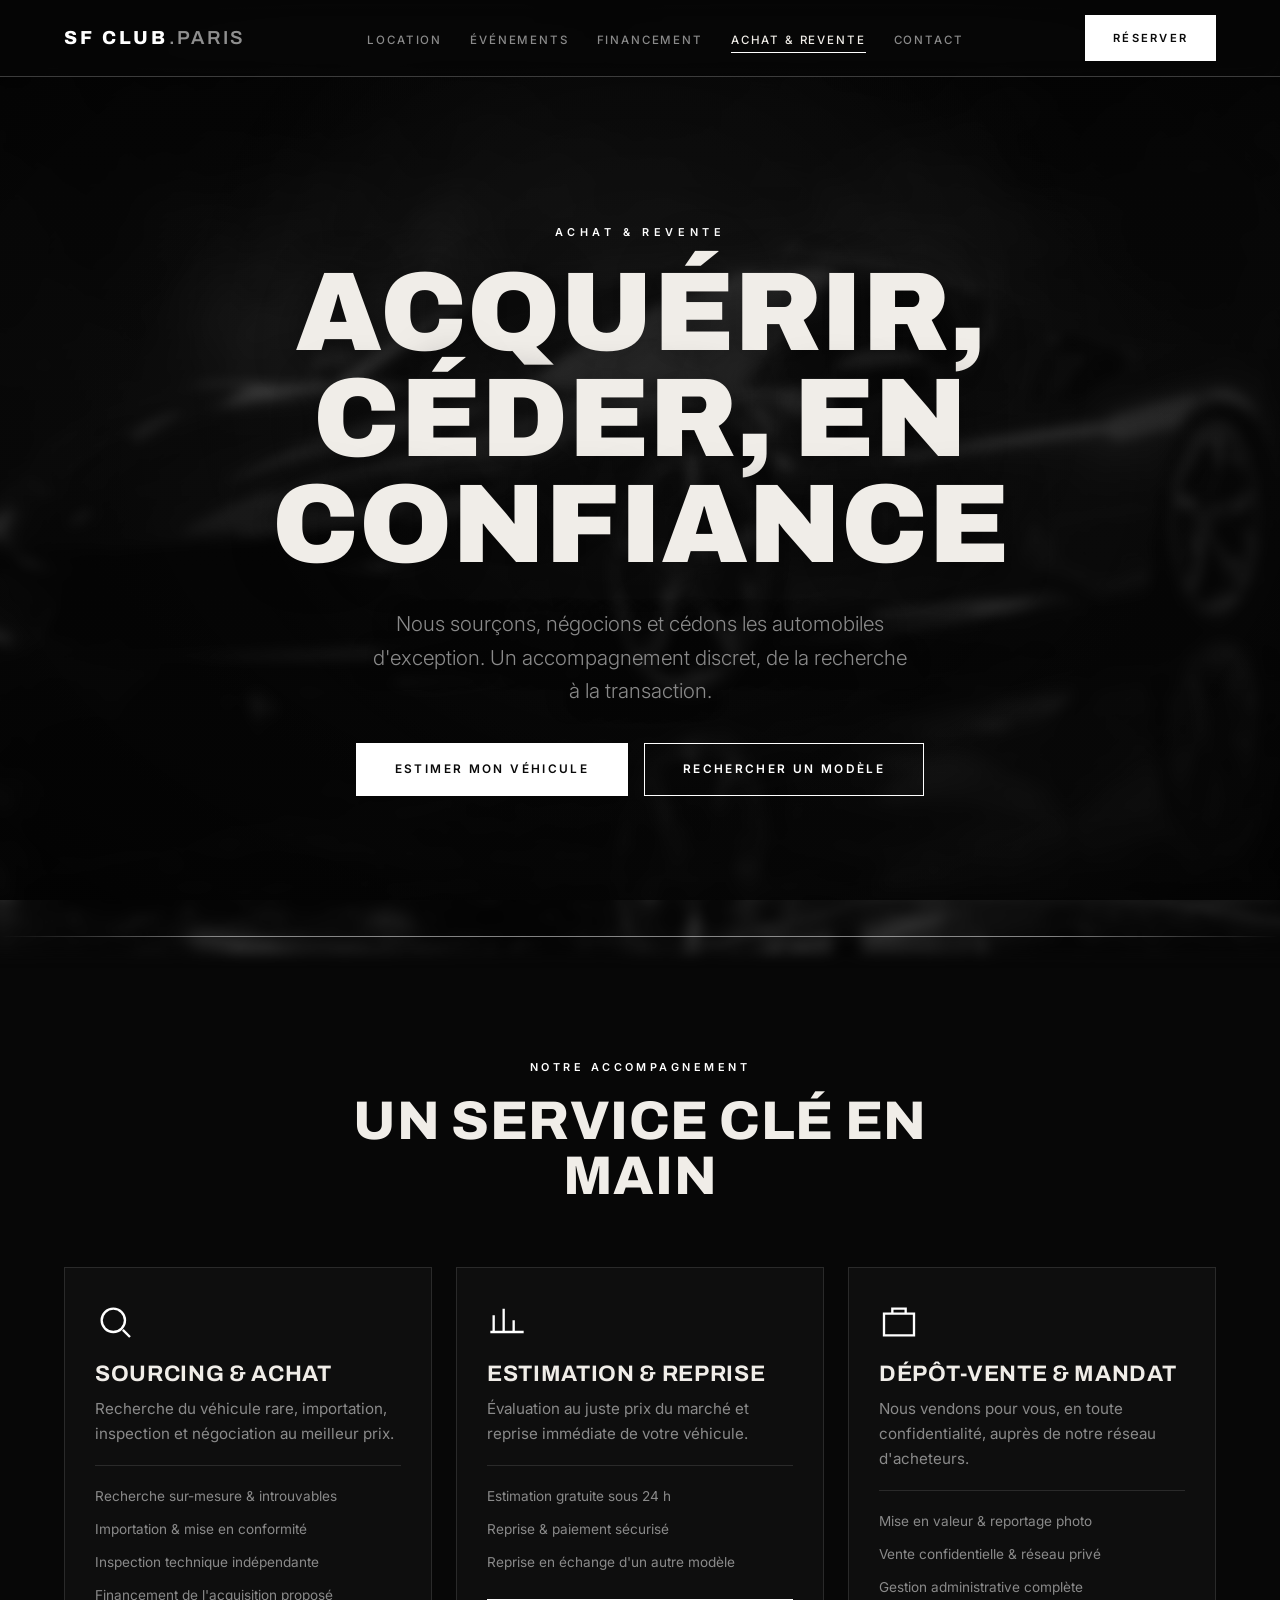
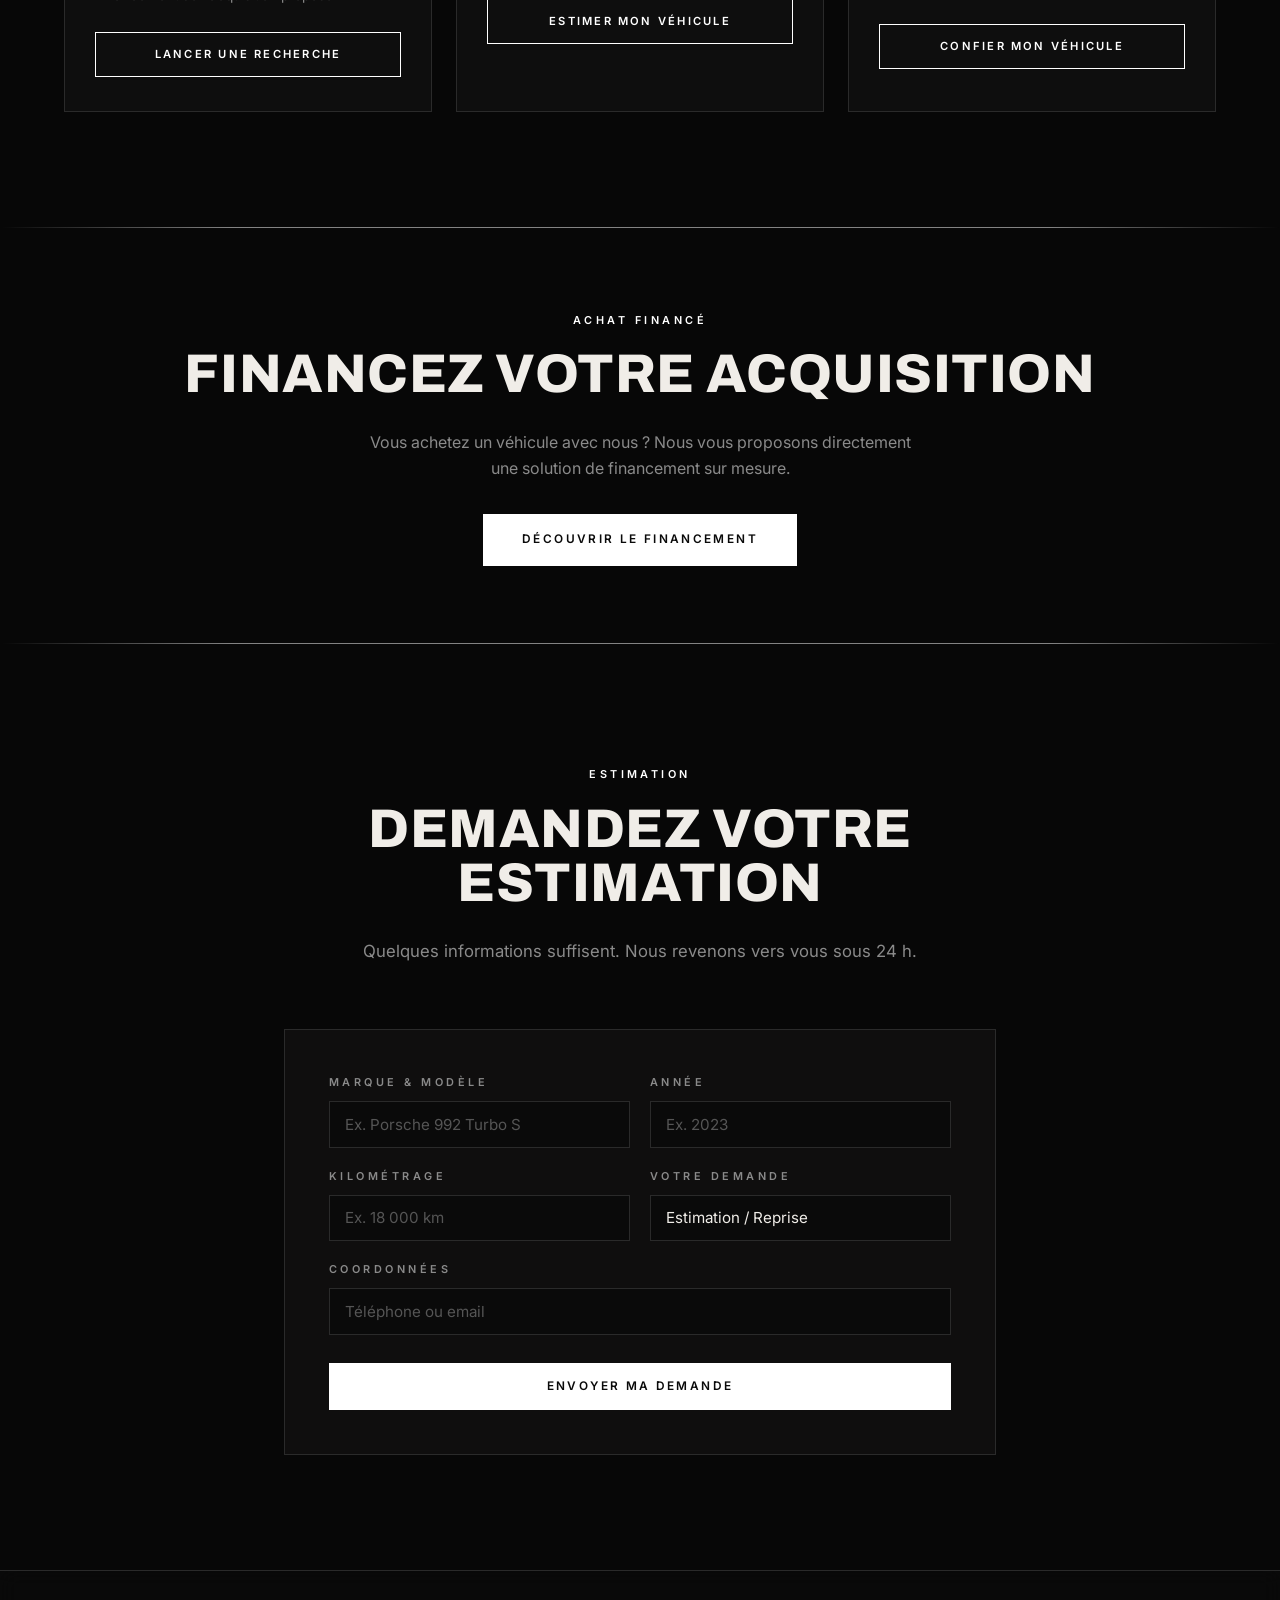
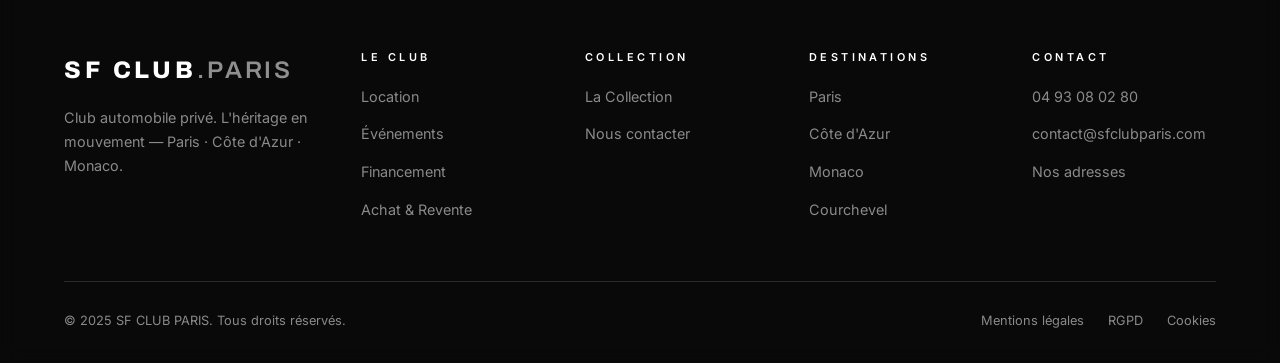
==== commit 1e35994e: "Boutons heros centres; financement = financement + refinancement flotte (sans simulateur); achat pro" ====
--- a/achat-revente.html
+++ b/achat-revente.html
@@ -73,6 +73,7 @@
               <li>Recherche sur-mesure &amp; introuvables</li>
               <li>Importation &amp; mise en conformité</li>
               <li>Inspection technique indépendante</li>
+              <li>Financement de l'acquisition proposé</li>
             </ul>
             <a href="contact.html" class="btn btn--block">Lancer une recherche</a>
           </article>
@@ -105,6 +106,19 @@
     </section>
     <hr class="gold-line">
 
+    <!-- ===== ACHAT FINANCÉ ===== -->
+    <section class="section--tight">
+      <div class="container center">
+        <span class="eyebrow reveal">Achat financé</span>
+        <h2 class="reveal" data-delay="1">Financez votre acquisition</h2>
+        <p class="muted reveal" data-delay="1" style="max-width:560px;margin:0 auto 2rem">Vous achetez un véhicule avec nous ? Nous vous proposons directement une solution de financement sur mesure.</p>
+        <div class="btn-row reveal" data-delay="2" style="justify-content:center">
+          <a href="financement.html" class="btn btn--solid btn--lg">Découvrir le financement</a>
+        </div>
+      </div>
+    </section>
+    <hr class="gold-line">
+
     <!-- ===== DEMANDE D'ESTIMATION ===== -->
     <section class="section">
       <div class="container" style="max-width:760px">
--- a/style.css
+++ b/style.css
@@ -1663,3 +1663,6 @@
   .album__img { max-height: 70vh; }
   .album__thumb { width: 52px; height: 74px; }
 }
+
+/* Boutons des héros compacts centrés */
+.hero--compact .btn-row { justify-content: center; }
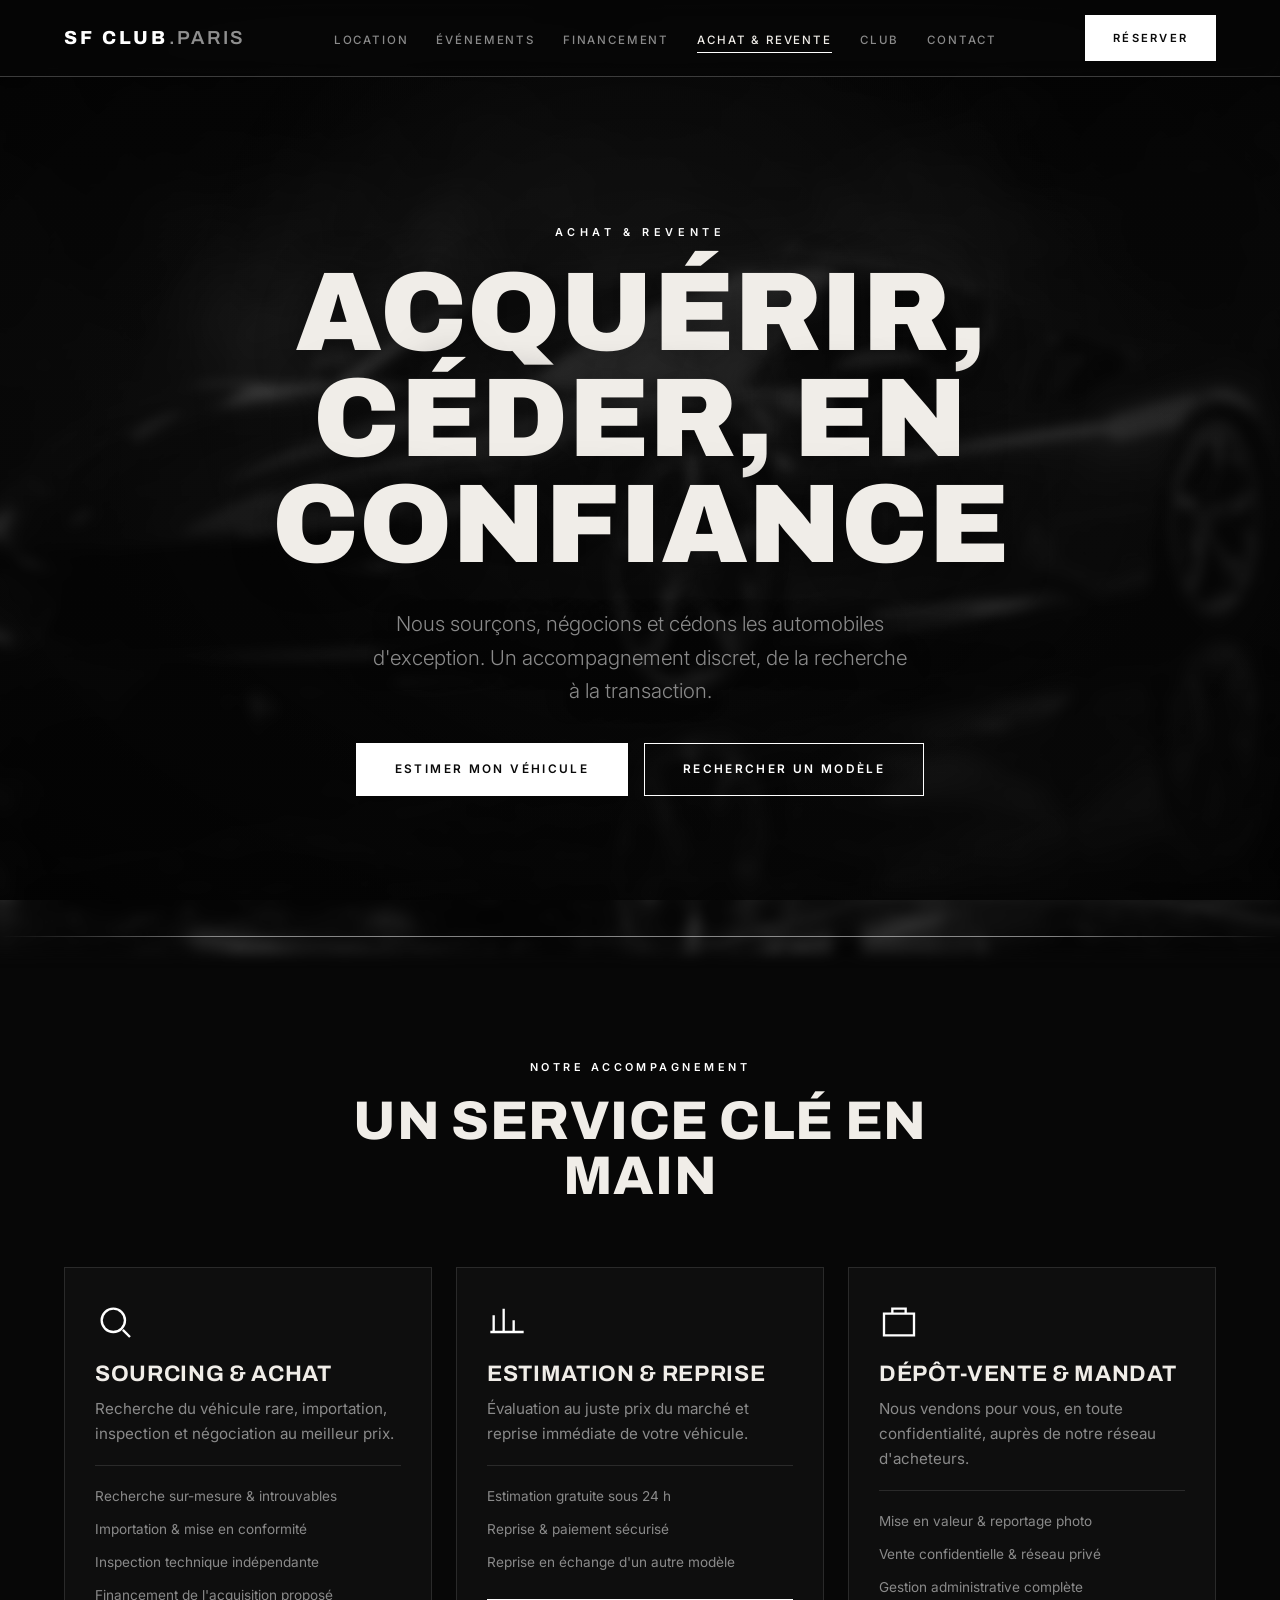
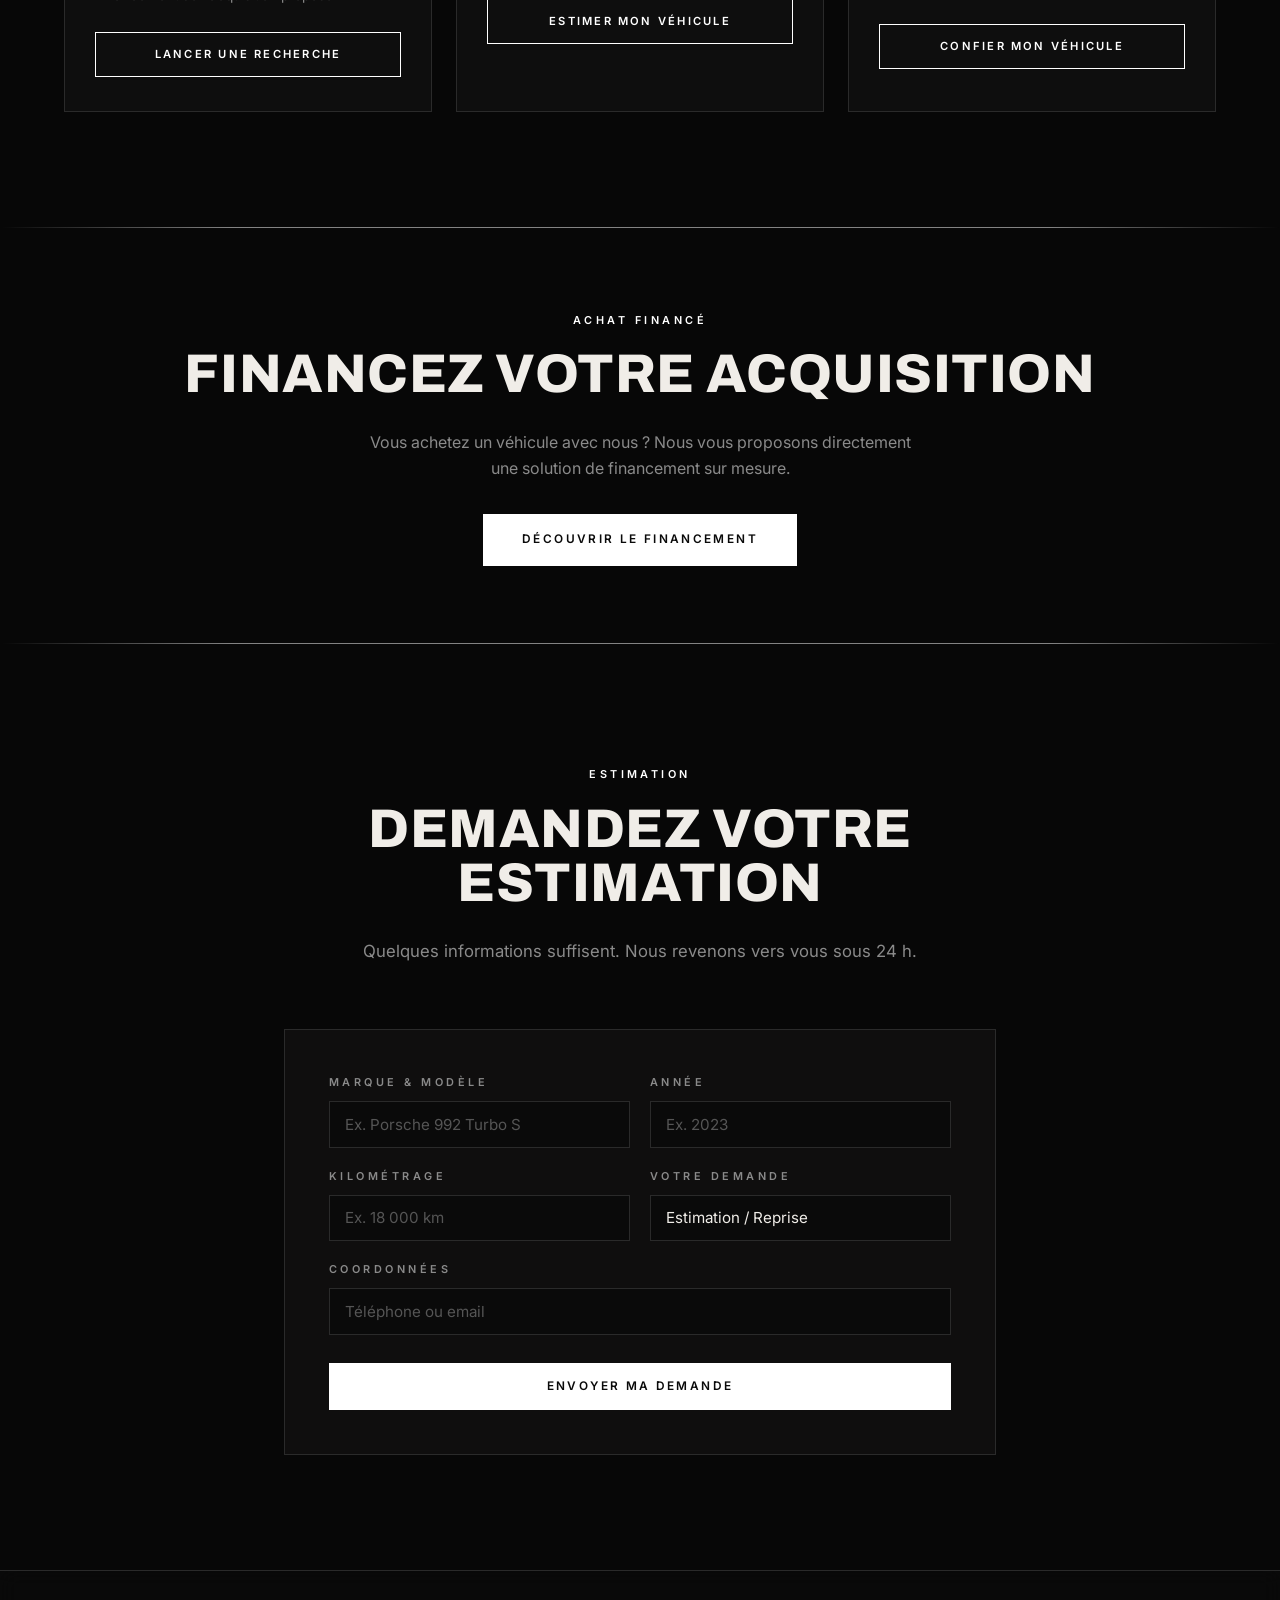
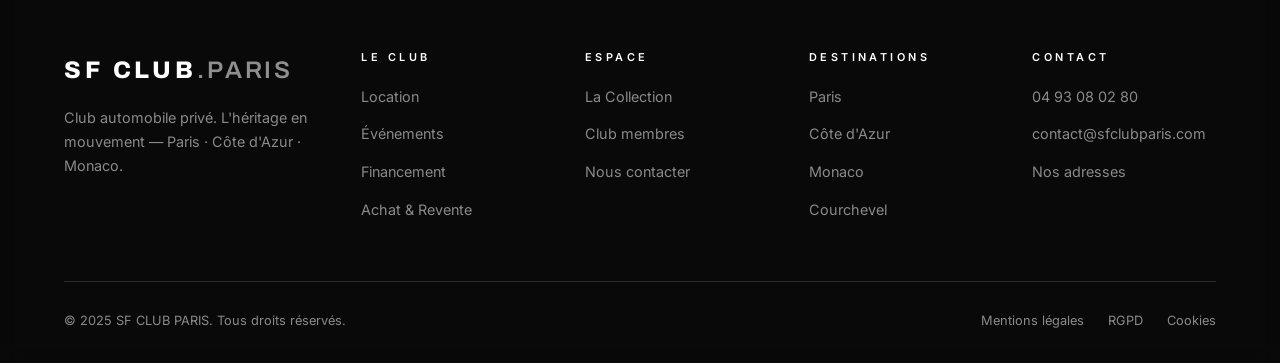
==== commit 47ae5eab: "Collection sans prix + Faire une demande; menu CLUB (connexion + espace membres); suppression du con" ====
--- a/achat-revente.html
+++ b/achat-revente.html
@@ -34,6 +34,7 @@
           <li><a href="evenements.html">Événements</a></li>
           <li><a href="financement.html">Financement</a></li>
           <li><a href="achat-revente.html">Achat &amp; Revente</a></li>
+          <li><a href="club.html">Club</a></li>
           <li><a href="contact.html">Contact</a></li>
         </ul>
       </nav>
@@ -180,9 +181,10 @@
           </ul>
         </div>
         <div class="footer__col">
-          <h4>Collection</h4>
+          <h4>Espace</h4>
           <ul>
             <li><a href="luxe.html">La Collection</a></li>
+            <li><a href="club.html">Club membres</a></li>
             <li><a href="contact.html">Nous contacter</a></li>
           </ul>
         </div>
--- a/style.css
+++ b/style.css
@@ -1666,3 +1666,20 @@
 
 /* Boutons des héros compacts centrés */
 .hero--compact .btn-row { justify-content: center; }
+
+/* ============================================================
+   ESPACE CLUB — connexion & galerie membres
+   ============================================================ */
+.club-login { min-height: calc(100vh - var(--nav-h)); display: flex; align-items: center; }
+.club-login .form-card { width: 100%; }
+.club-forgot { display: block; text-align: right; font-size: .8rem; margin: -6px 0 18px; }
+.club-forgot:hover { color: #fff; }
+
+.gallery { display: grid; grid-template-columns: repeat(3, 1fr); gap: 14px; }
+.gallery figure { margin: 0; overflow: hidden; border: 1px solid var(--border); cursor: zoom-in; }
+.gallery img {
+  width: 100%; height: 100%; aspect-ratio: 3 / 4; object-fit: cover; display: block;
+  opacity: .9; transition: transform .6s var(--ease), opacity .4s var(--ease);
+}
+.gallery figure:hover img { transform: scale(1.06); opacity: 1; }
+@media (max-width: 760px) { .gallery { grid-template-columns: repeat(2, 1fr); } }
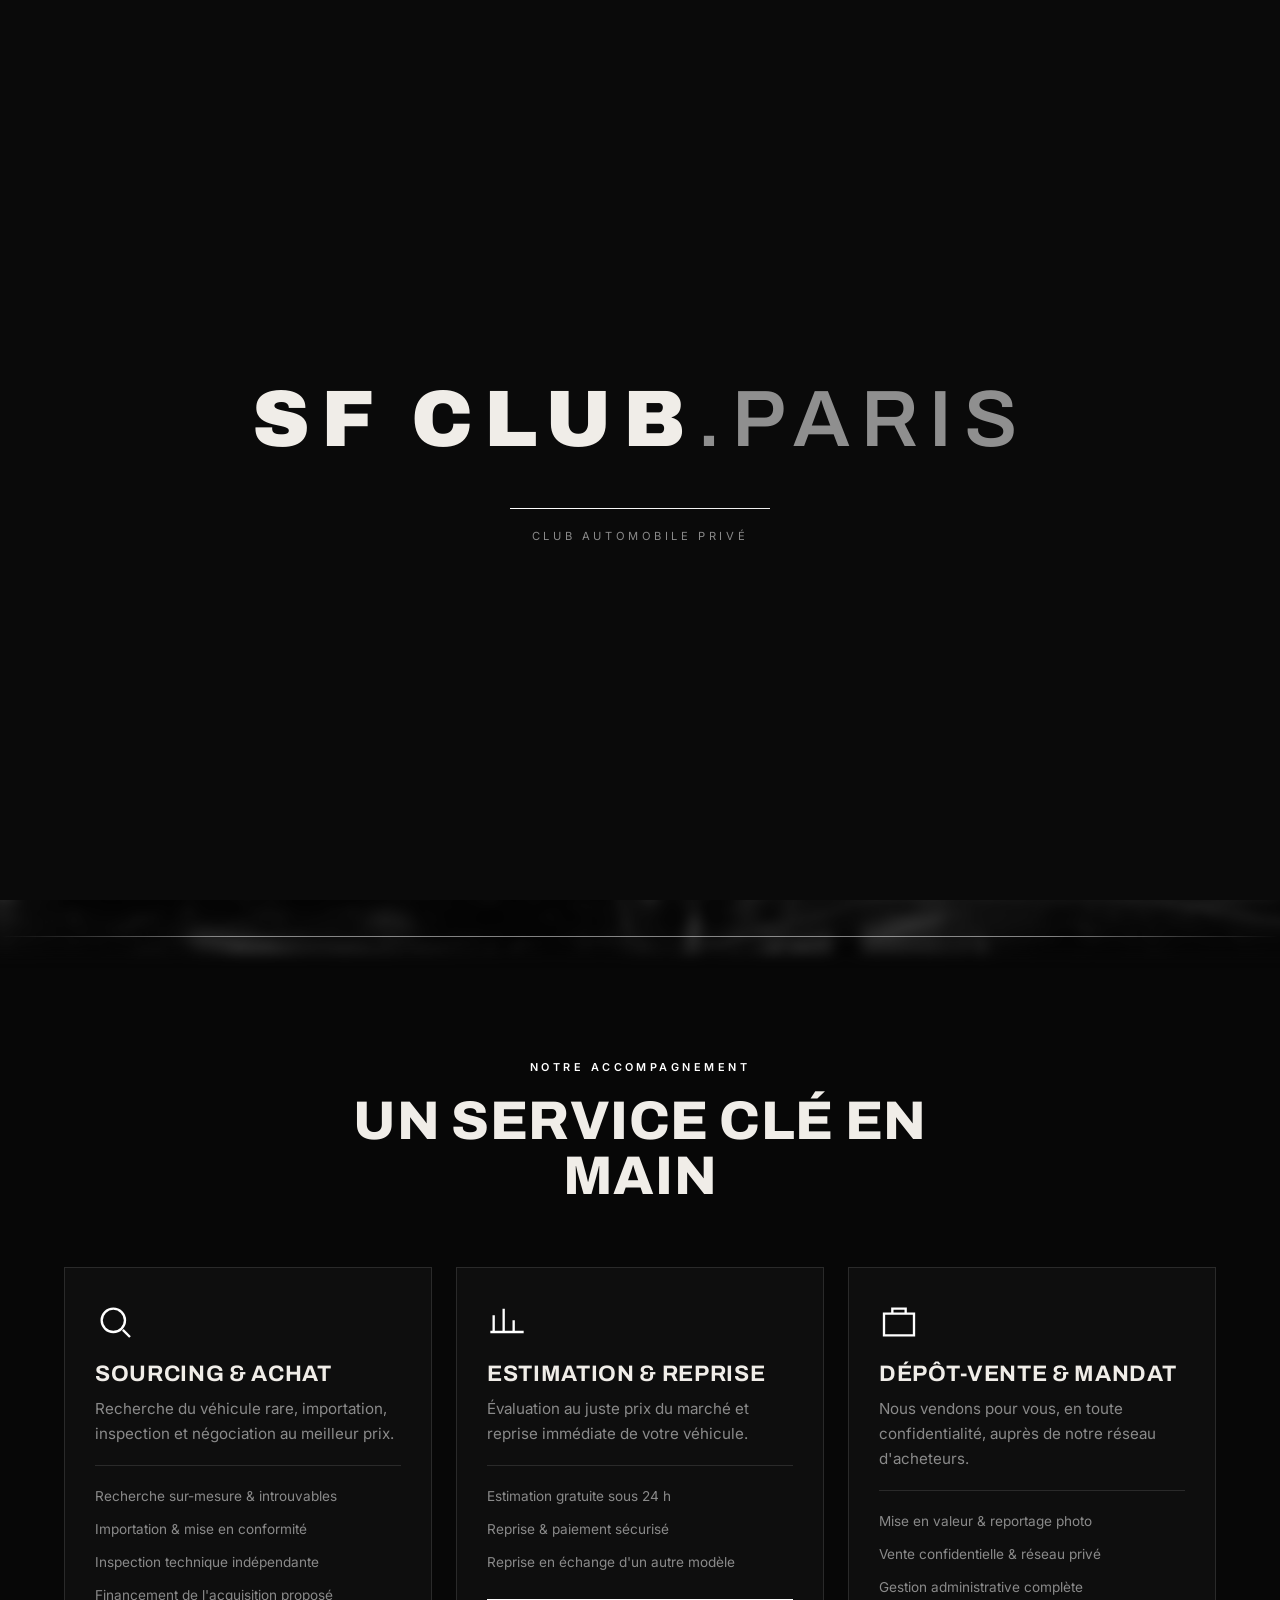
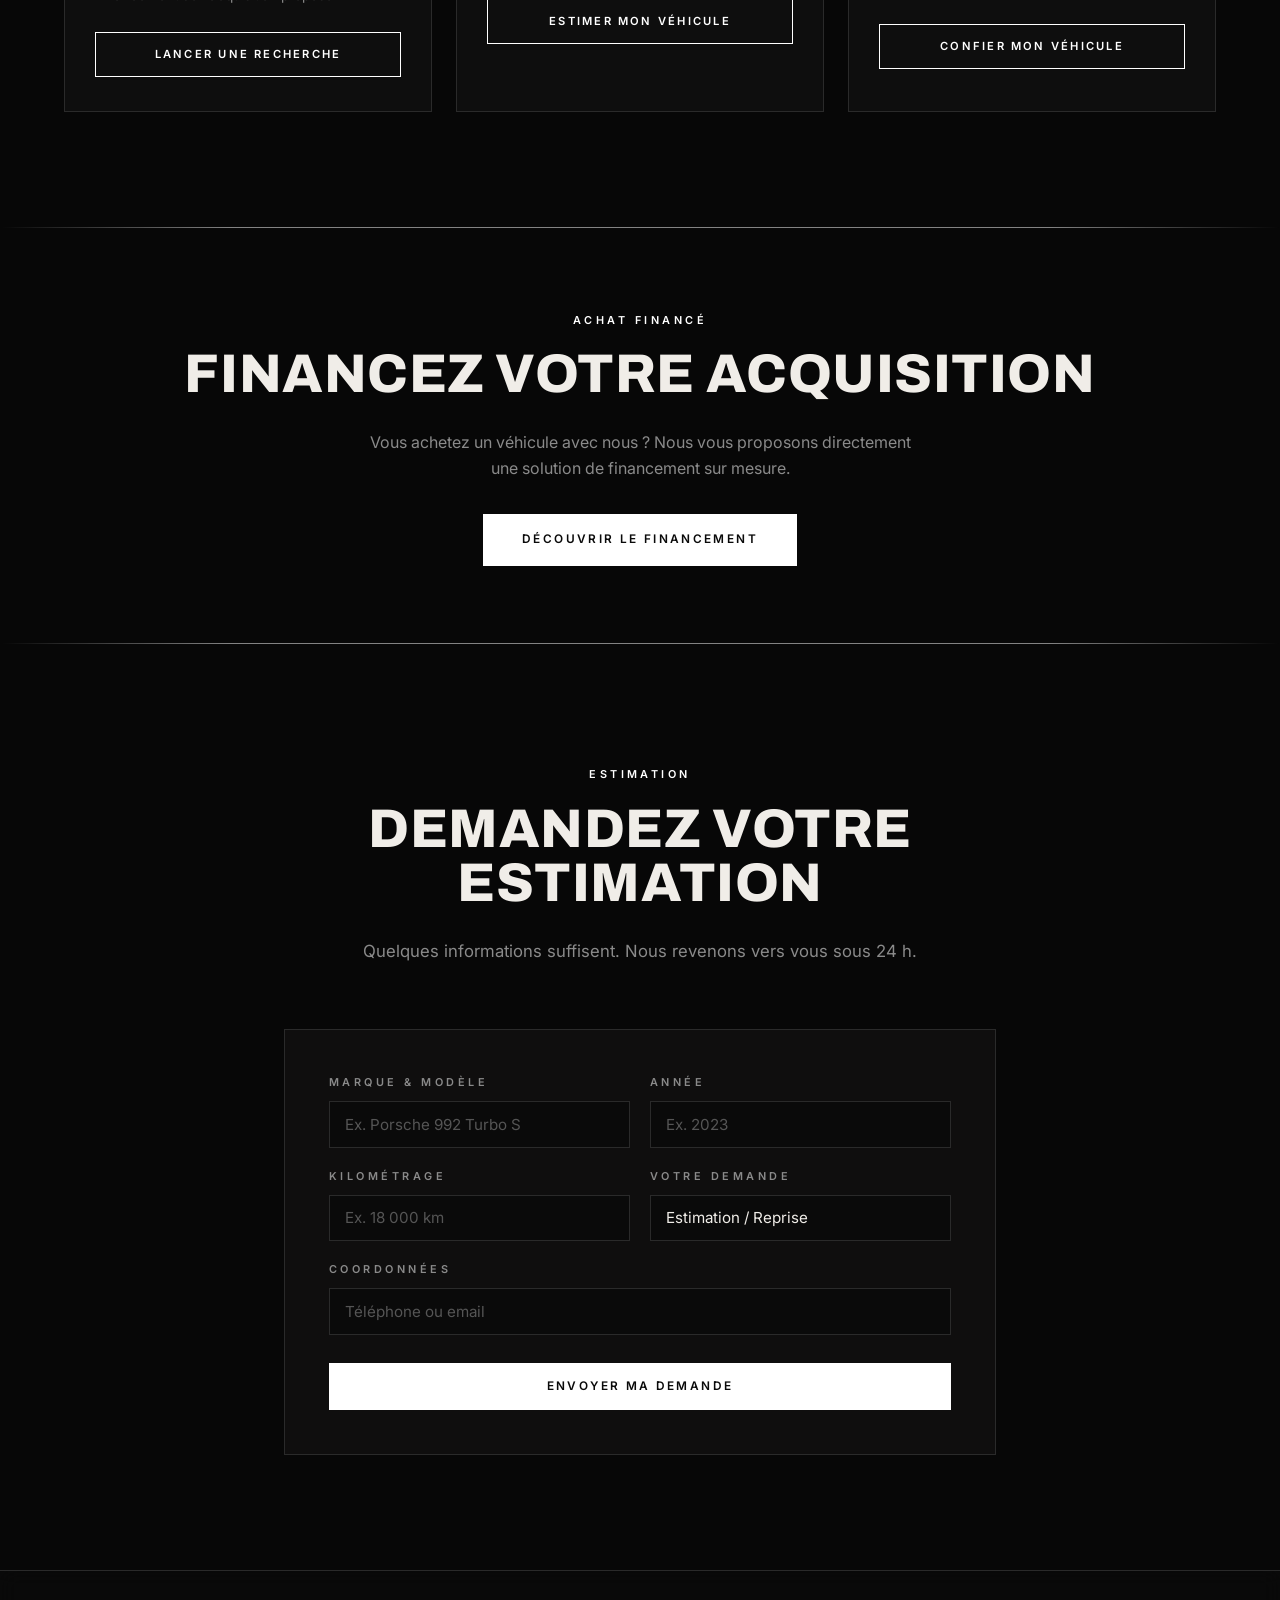
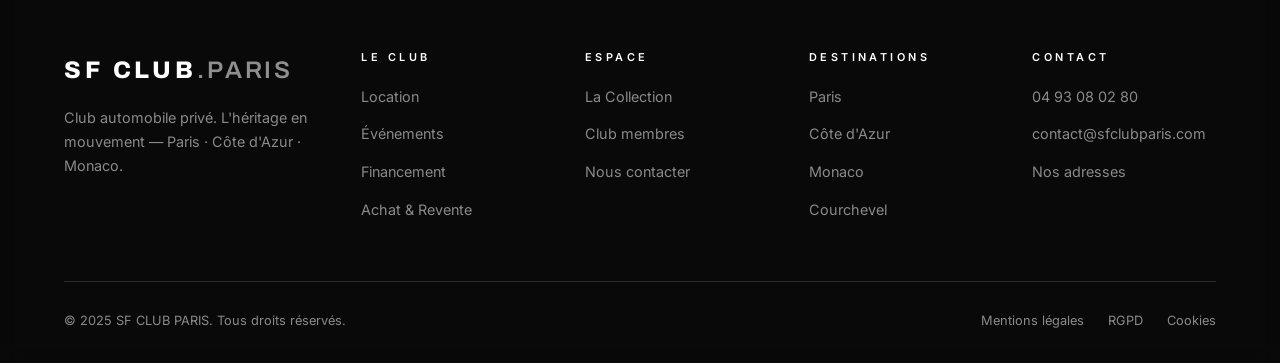
==== commit ac2b896f: "Recherche modele (location -> collection) + bouton Club a droite de Reserver + nav mobile robuste Co" ====
--- a/achat-revente.html
+++ b/achat-revente.html
@@ -34,11 +34,10 @@
           <li><a href="evenements.html">Événements</a></li>
           <li><a href="financement.html">Financement</a></li>
           <li><a href="achat-revente.html">Achat &amp; Revente</a></li>
-          <li><a href="club.html">Club</a></li>
           <li><a href="contact.html">Contact</a></li>
         </ul>
       </nav>
-      <a href="location.html" class="btn btn--solid nav__cta">Réserver</a>
+      <div class="nav__actions"><a href="location.html" class="btn btn--solid nav__cta">Réserver</a><a href="club.html" class="btn btn--solid nav__cta nav__cta--club">Club</a></div>
       <button class="nav__toggle" aria-label="Menu" aria-expanded="false"><span></span></button>
     </div>
   </header>
--- a/style.css
+++ b/style.css
@@ -227,6 +227,7 @@
 .nav__menu a.is-active::after { width: 100%; }
 
 .nav__cta { flex-shrink: 0; }
+.nav__actions { display: flex; align-items: center; gap: 12px; flex-shrink: 0; }
 
 .nav__toggle {
   display: none;
@@ -907,20 +908,19 @@
   :root { --gutter: 18px; }
 
   .nav__menu,
-  .nav__cta { display: none; }
+  .nav__actions { display: none; }
   .nav__toggle { display: block; }
 
+  .nav.is-open .nav__inner { flex-wrap: wrap; height: auto; padding-bottom: 16px; }
+  .nav.is-open nav { width: 100%; order: 3; }
   .nav.is-open .nav__menu {
     display: flex;
-    position: absolute;
-    top: var(--nav-h);
-    left: 0; right: 0;
     flex-direction: column;
-    align-items: flex-start;
+    align-items: stretch;
     gap: 0;
-    background: var(--bg);
-    border-bottom: 1px solid var(--border);
-    padding: 8px var(--gutter) 20px;
+    width: 100%;
+    margin-top: 12px;
+    border-top: 1px solid var(--border);
   }
   .nav.is-open .nav__menu a {
     padding: 14px 0;
@@ -928,11 +928,16 @@
     border-bottom: 1px solid var(--border);
     color: var(--text);
   }
-  .nav.is-open .nav__cta {
-    display: block;
-    position: absolute;
-    top: calc(var(--nav-h) + 100%);
+  .nav.is-open .nav__actions {
+    display: flex;
+    flex-direction: column;
+    align-items: stretch;
+    gap: 10px;
+    width: 100%;
+    order: 4;
+    margin-top: 14px;
   }
+  .nav.is-open .nav__actions .btn { width: 100%; }
 
   .steps,
   .grid--3,
@@ -1480,9 +1485,9 @@
 }
 .hero::before { background: radial-gradient(circle, rgba(255,255,255,.05), transparent 60%); }
 
-/* Vidéo d'entrée en niveaux de gris */
-.gate__media { filter: grayscale(1); }
-.gate.is-open .gate__media { filter: grayscale(1) brightness(.35); }
+/* Vidéo d'entrée — en couleur pour que la Ferrari ressorte bien */
+.gate__media { filter: none; }
+.gate.is-open .gate__media { filter: brightness(.35); }
 
 /* Logo : « .PARIS » en gris (comme le logo officiel) */
 .logo span,
@@ -1683,3 +1688,40 @@
 }
 .gallery figure:hover img { transform: scale(1.06); opacity: 1; }
 @media (max-width: 760px) { .gallery { grid-template-columns: repeat(2, 1fr); } }
+
+/* ============================================================
+   RESPONSIVE MOBILE — ajustement des dimensions
+   ============================================================ */
+@media (max-width: 600px) {
+  html, body { overflow-x: hidden; }
+  .container { padding: 0 18px; }
+
+  h1 { font-size: clamp(2.1rem, 11vw, 3rem); }
+  .hero h1 { font-size: clamp(2.3rem, 12vw, 3.4rem); line-height: 1.02; }
+  h2 { font-size: clamp(1.6rem, 7.5vw, 2.3rem); }
+  .hero__sub { font-size: 1rem; }
+
+  .gate__logo, .preloader__logo { font-size: clamp(2rem, 13vw, 3rem); }
+  .gate__content { padding: 0 22px; }
+
+  /* Boutons empilés, pleine largeur */
+  .btn-row { flex-direction: column; align-items: stretch; width: 100%; }
+  .btn-row .btn { width: 100%; }
+  .btn--lg { padding: 1.05em 1.6em; font-size: .72rem; }
+
+  /* Nav plus compacte */
+  .logo { font-size: 1.05rem; letter-spacing: .1em; }
+  .nav__inner { gap: 10px; }
+
+  /* Éviter les débordements de longs noms */
+  .car h3, .collection__title, .renter h3, .gate__logo { overflow-wrap: anywhere; }
+
+  /* Sections un peu plus serrées */
+  .section { padding: clamp(46px, 12vw, 72px) 0; }
+  .stat__num { font-size: clamp(2rem, 9vw, 2.6rem); }
+}
+
+@media (max-width: 400px) {
+  .hero h1 { font-size: 2.05rem; }
+  h1 { font-size: 1.9rem; }
+}
